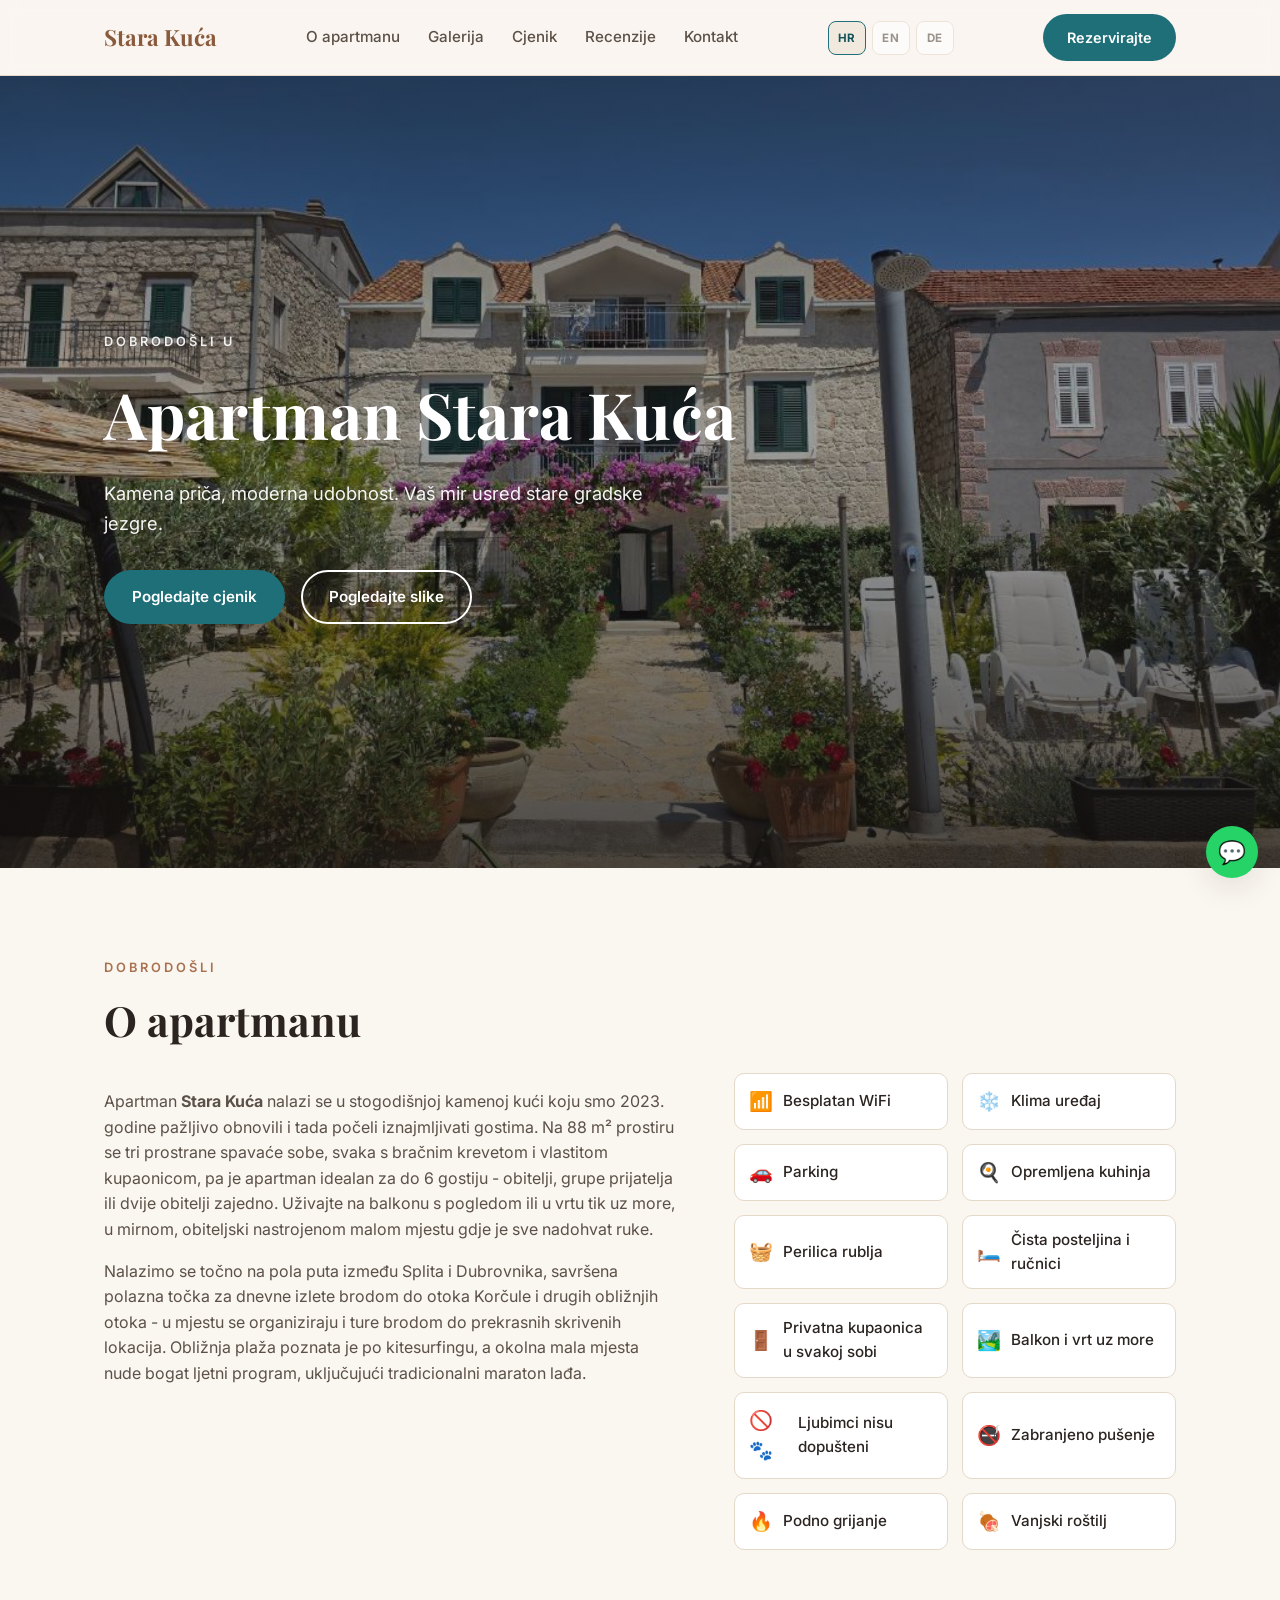
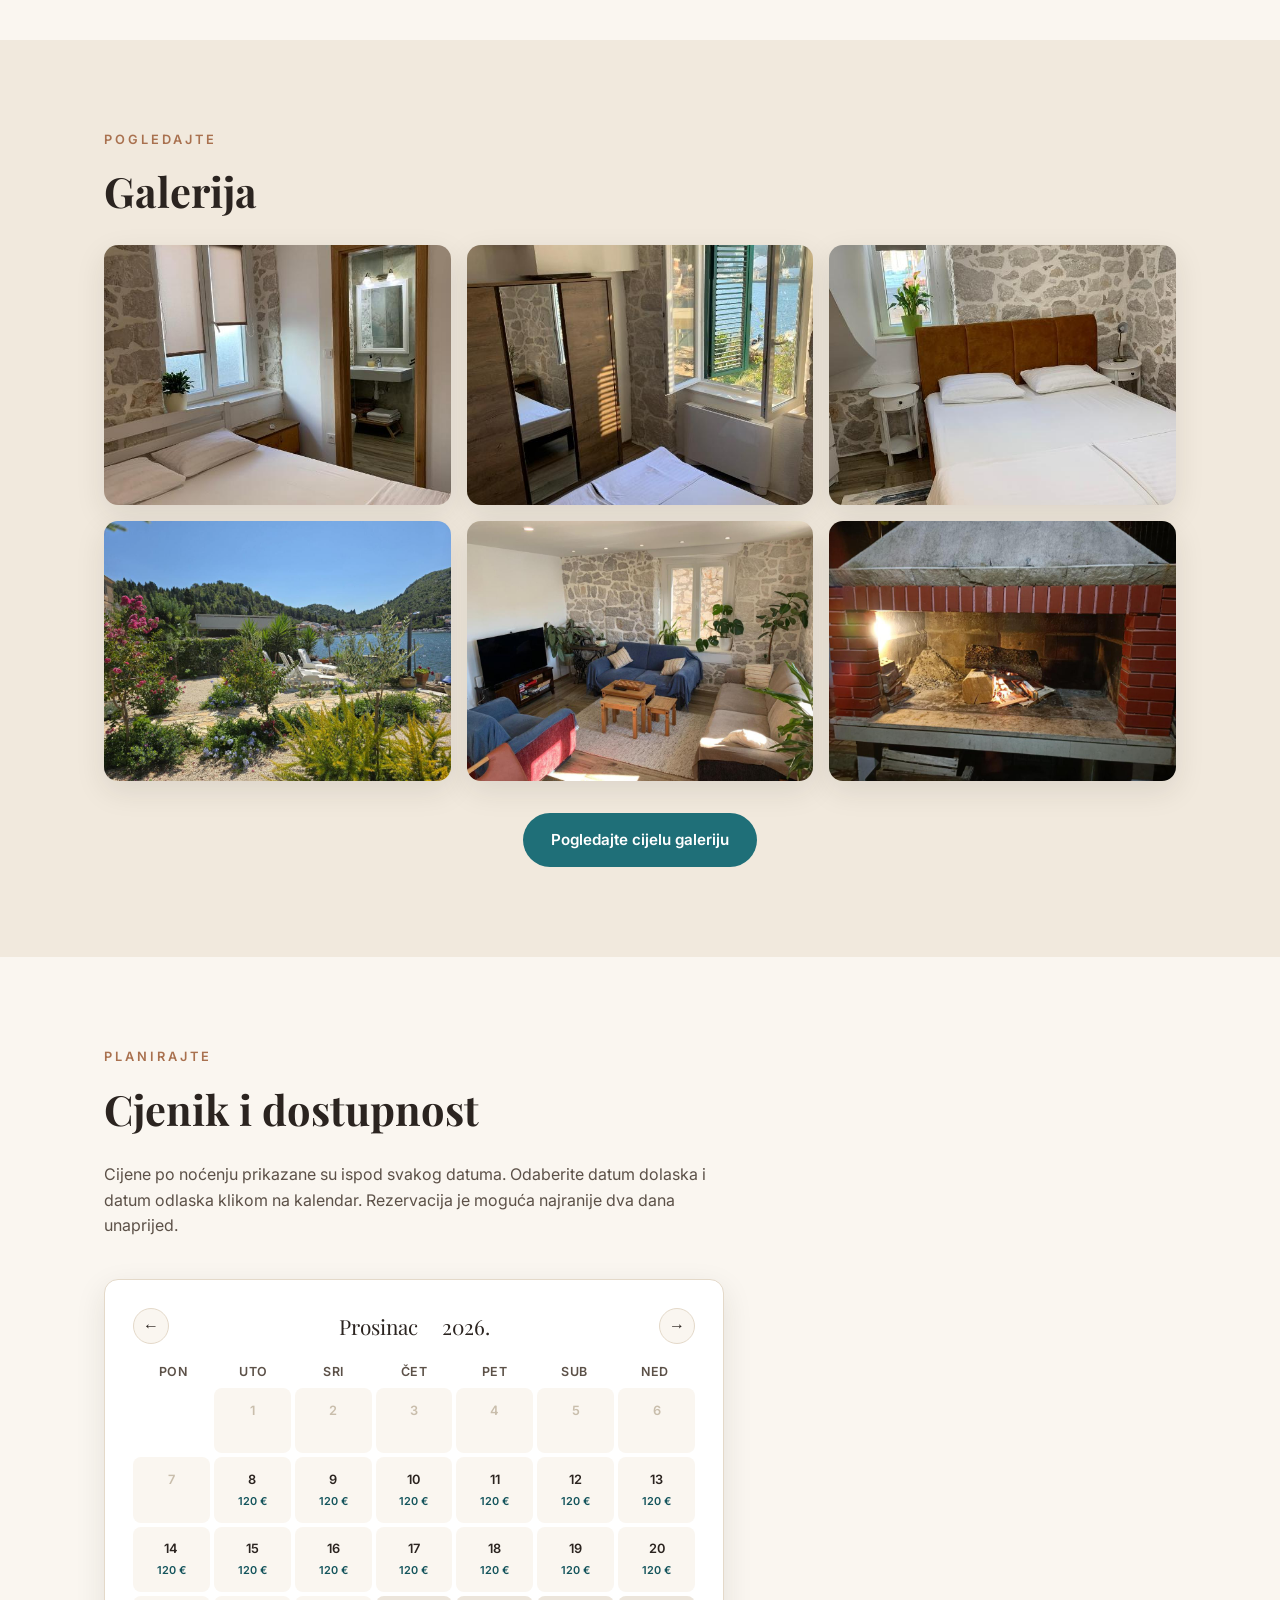
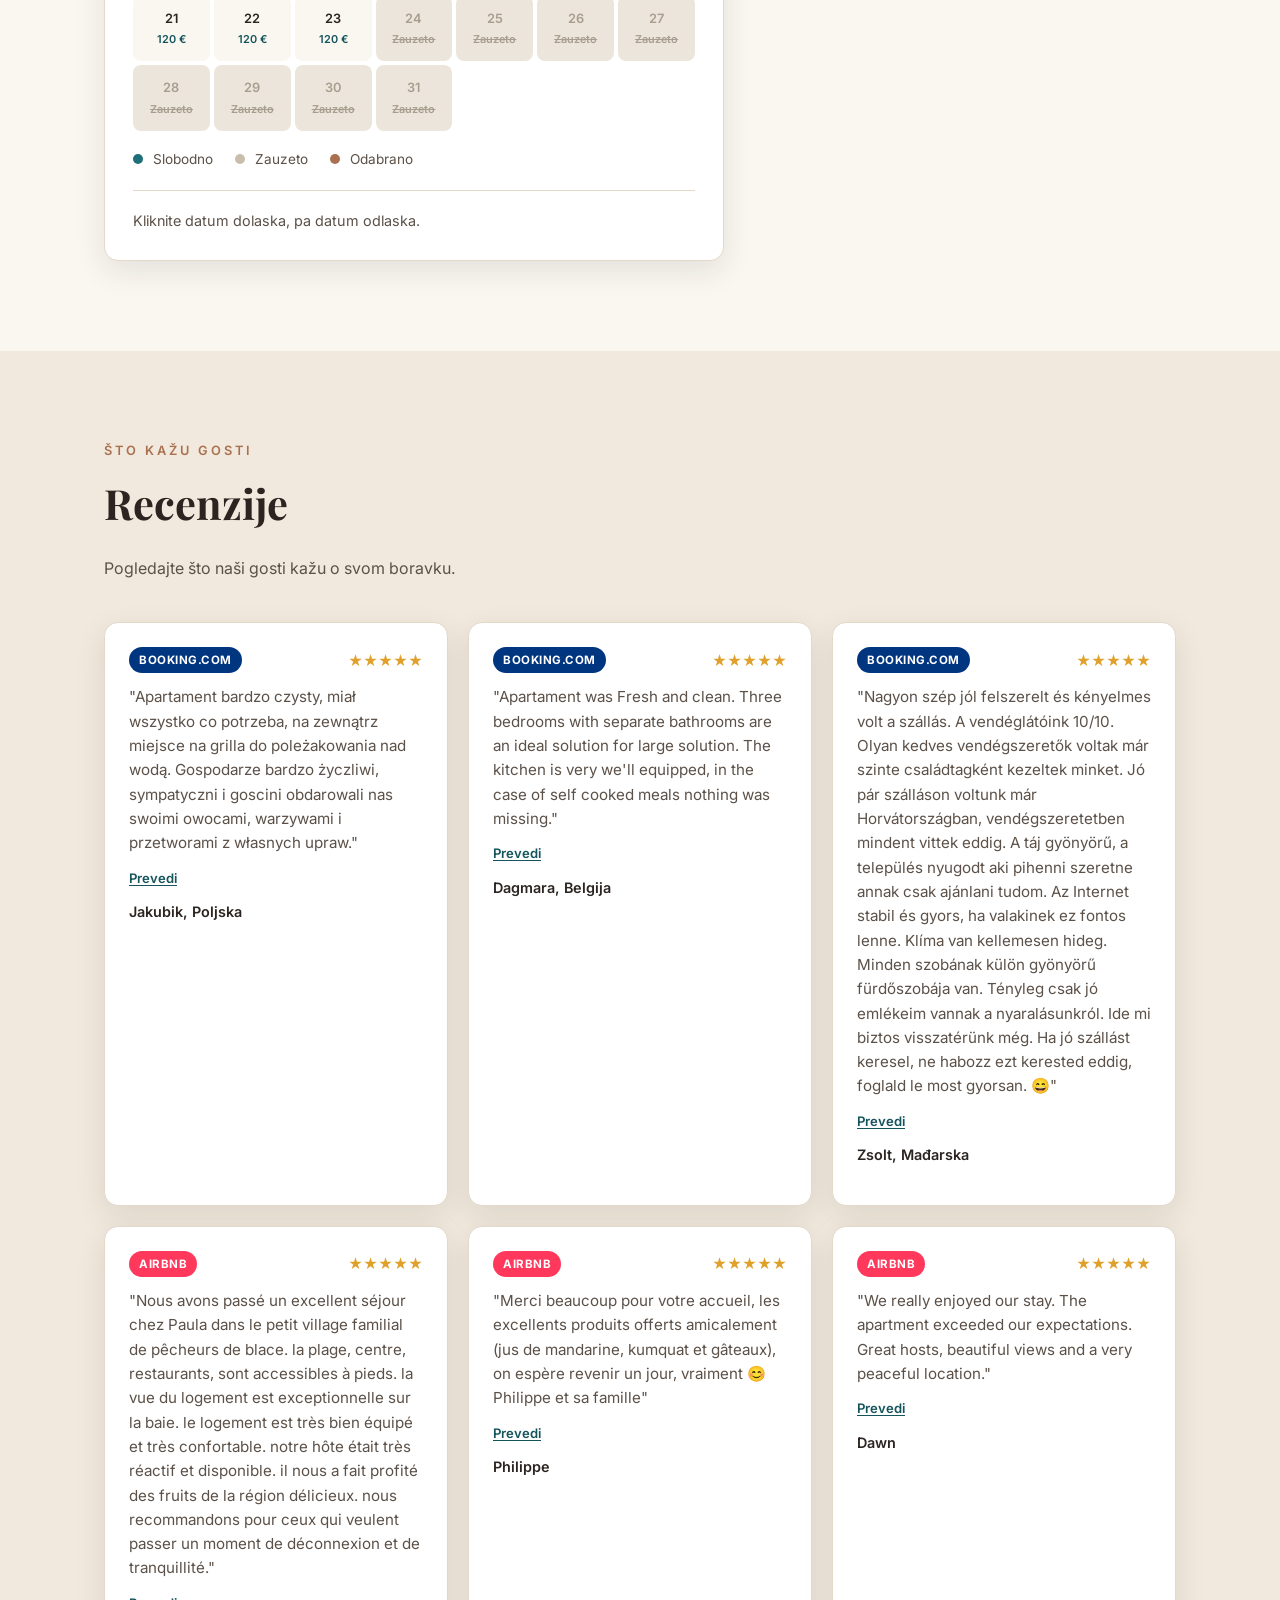
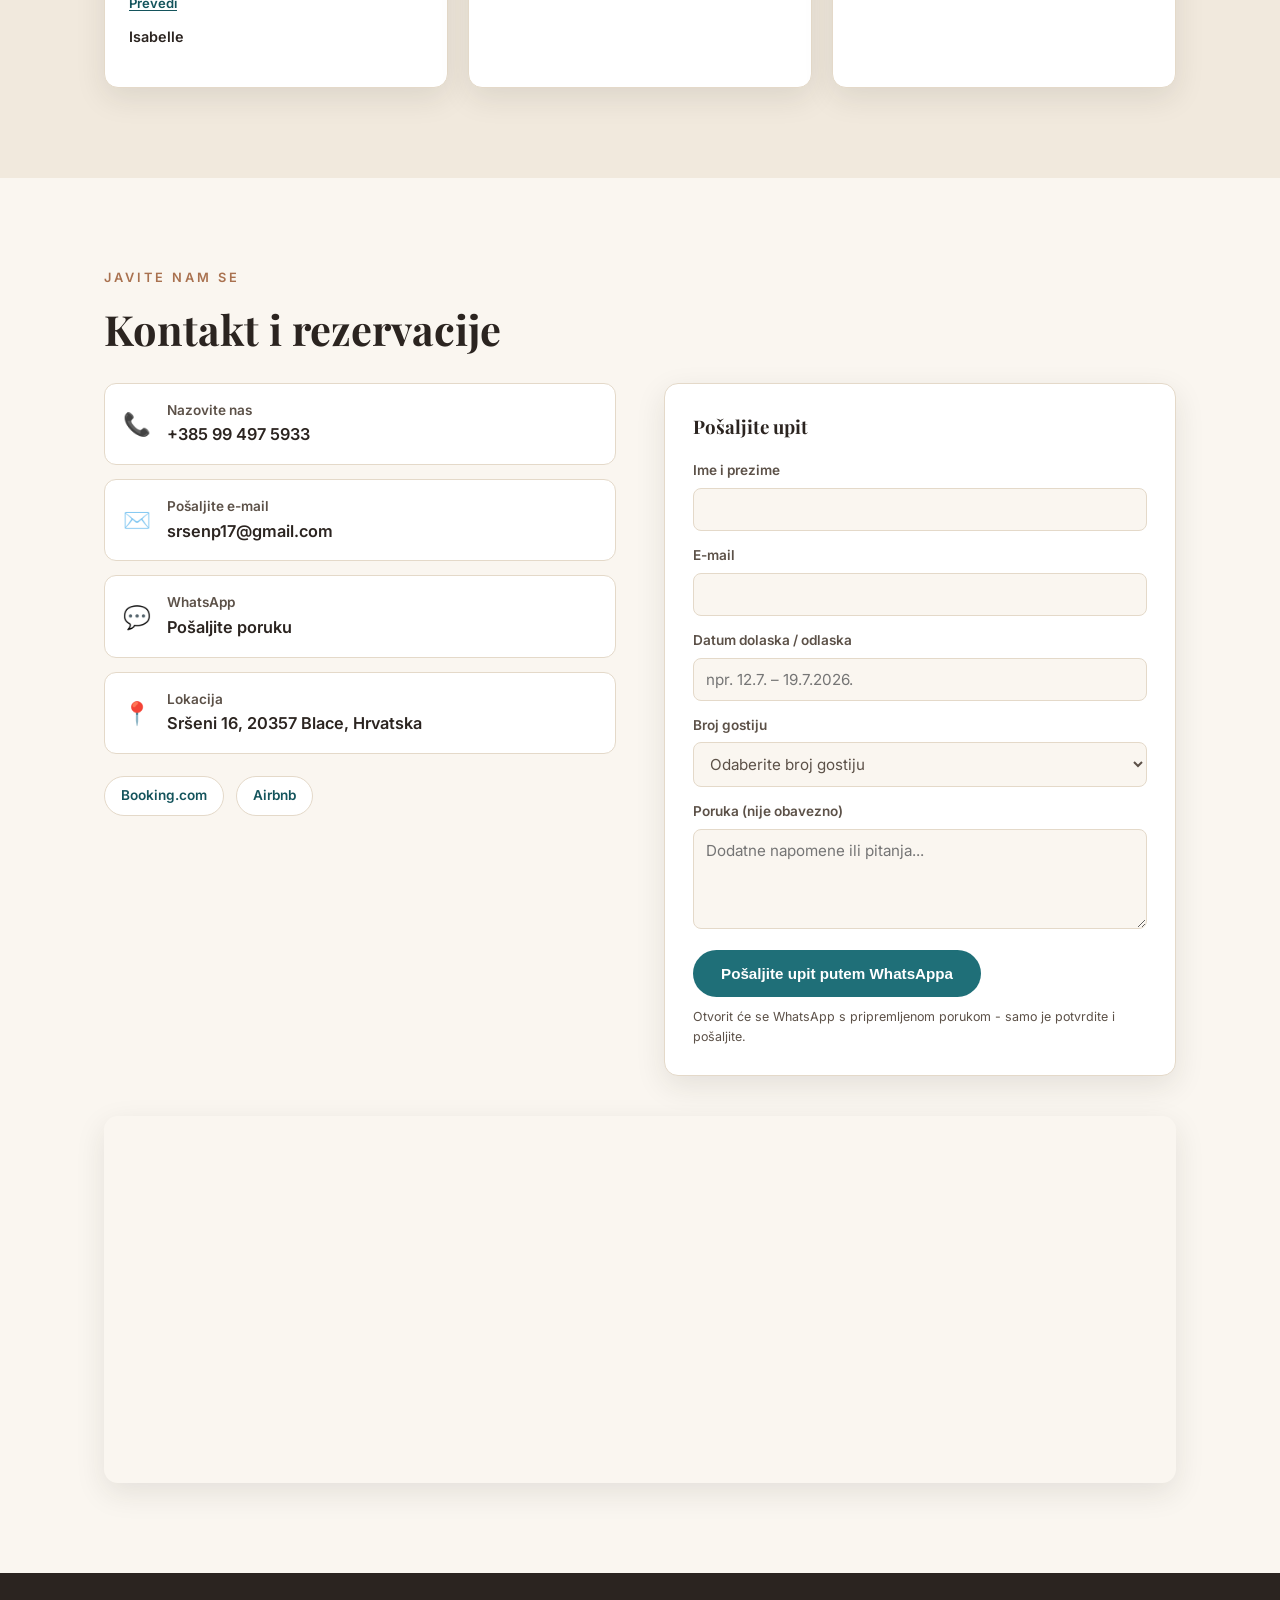
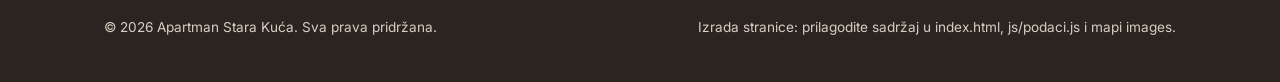
==== index.html @ 8b6c2e68 "Prva verzija stranice - Apartman Stara Kuca" ====
<!DOCTYPE html>
<html lang="hr">
<head>
<meta charset="UTF-8">
<meta name="viewport" content="width=device-width, initial-scale=1.0">
<title data-i18n="title_pocetna">Apartman Stara Kuća</title>
<meta name="description" content="Apartman Stara Kuća – ugodan smještaj za vaš odmor. Pogledajte slike, cijene i recenzije gostiju." data-i18n-content="meta_desc_pocetna">
<link rel="icon" href="images/favicon.svg" type="image/svg+xml">
<link rel="preconnect" href="https://fonts.googleapis.com">
<link rel="preconnect" href="https://fonts.gstatic.com" crossorigin>
<link href="https://fonts.googleapis.com/css2?family=Playfair+Display:wght@600;700&family=Inter:wght@400;500;600&display=swap" rel="stylesheet">
<link rel="stylesheet" href="css/style.css">
</head>
<body>

<header class="site-header" id="vrh">
  <div class="container header-inner">
    <a href="index.html" class="logo">Stara Kuća</a>
    <nav class="main-nav" id="glavniMeni">
      <a href="#o-apartmanu" data-i18n="nav_o_apartmanu">O apartmanu</a>
      <a href="galerija.html" data-i18n="nav_galerija">Galerija</a>
      <a href="#cjenik" data-i18n="nav_cjenik">Cjenik</a>
      <a href="#recenzije" data-i18n="nav_recenzije">Recenzije</a>
      <a href="#kontakt" data-i18n="nav_kontakt">Kontakt</a>
    </nav>
    <div class="jezik-prekidac" role="group" aria-label="Odabir jezika / Language / Sprache"></div>
    <a href="#kontakt" class="btn btn-primary nav-cta" data-i18n="nav_rezervirajte">Rezervirajte</a>
    <button class="hamburger" id="hamburger" data-i18n-aria="aria_izbornik" aria-label="Otvori izbornik" aria-expanded="false">
      <span></span><span></span><span></span>
    </button>
  </div>
</header>

<section class="hero">
  <div class="hero-media">
    <img src="images/NaslovnaSlika.jpg" alt="Apartman Stara Kuća izvana" class="hero-img">
  </div>
  <div class="hero-overlay"></div>
  <div class="container hero-content">
    <p class="eyebrow" data-i18n="hero_eyebrow">Dobrodošli u</p>
    <h1>Apartman Stara Kuća</h1>
    <p class="hero-subtitle" data-i18n="hero_subtitle">Kamena priča, moderna udobnost. Vaš mir usred stare gradske jezgre.</p>
    <div class="hero-actions">
      <a href="#cjenik" class="btn btn-primary" data-i18n="hero_btn_cjenik">Pogledajte cjenik</a>
      <a href="galerija.html" class="btn btn-outline" data-i18n="hero_btn_slike">Pogledajte slike</a>
    </div>
  </div>
</section>

<section class="section" id="o-apartmanu">
  <div class="container">
    <p class="section-eyebrow" data-i18n="about_eyebrow">Dobrodošli</p>
    <h2 class="section-title" data-i18n="about_title">O apartmanu</h2>
    <div class="about-grid">
      <div class="about-text">
        <p data-i18n-html="about_text_1">
          Apartman <strong>Stara Kuća</strong> smješten je u autentičnoj kamenoj kući koja spaja tradicionalni
          izgled i moderan komfor. Idealan je za parove, obitelji i sve koji traže mirno mjesto za odmor,
          a opet blizu svih znamenitosti.
        </p>
        <p data-i18n="about_text_2">
          (Ovo je tekst-primjer – zamijenite ga vlastitim opisom apartmana: lokacija, broj kreveta,
          kvadratura, pogled, blizina plaže/centra i sl.)
        </p>
      </div>
      <ul class="amenities">
        <li><span class="amenity-icon">📶</span> <span data-i18n="amenity_wifi">Besplatan WiFi</span></li>
        <li><span class="amenity-icon">❄️</span> <span data-i18n="amenity_klima">Klima uređaj</span></li>
        <li><span class="amenity-icon">🚗</span> <span data-i18n="amenity_parking">Parking</span></li>
        <li><span class="amenity-icon">🍳</span> <span data-i18n="amenity_kuhinja">Opremljena kuhinja</span></li>
        <li><span class="amenity-icon">🧺</span> <span data-i18n="amenity_perilica">Perilica rublja</span></li>
        <li><span class="amenity-icon">🛏️</span> <span data-i18n="amenity_posteljina">Čista posteljina i ručnici</span></li>
        <li><span class="amenity-icon">🚪</span> <span data-i18n="amenity_kupaonice">Privatna kupaonica u svakoj sobi</span></li>
        <li><span class="amenity-icon">🏞️</span> <span data-i18n="amenity_balkon">Balkon i vrt uz more</span></li>
        <li><span class="amenity-icon">🚫🐾</span> <span data-i18n="amenity_ljubimci">Ljubimci nisu dopušteni</span></li>
        <li><span class="amenity-icon">🚭</span> <span data-i18n="amenity_pusenje">Zabranjeno pušenje</span></li>
        <li><span class="amenity-icon">🔥</span> <span data-i18n="amenity_grijanje">Podno grijanje</span></li>
        <li><span class="amenity-icon">🍖</span> <span data-i18n="amenity_rostilj">Vanjski roštilj</span></li>
      </ul>
    </div>
  </div>
</section>

<section class="section section-alt" id="galerija">
  <div class="container">
    <p class="section-eyebrow" data-i18n="gallery_eyebrow">Pogledajte</p>
    <h2 class="section-title" data-i18n="gallery_title">Galerija</h2>
    <div class="gallery-grid" id="galerijaGrid">
      <button class="gallery-item" data-full="images/Soba1.jpg">
        <img src="images/Soba1.jpg" alt="Soba 1" loading="lazy">
      </button>
      <button class="gallery-item" data-full="images/Soba2.jpg">
        <img src="images/Soba2.jpg" alt="Soba 2" loading="lazy">
      </button>
      <button class="gallery-item" data-full="images/soba3.jpg">
        <img src="images/soba3.jpg" alt="Soba 3" loading="lazy">
      </button>
      <button class="gallery-item" data-full="images/Vrt.jpg">
        <img src="images/Vrt.jpg" alt="Vrt" loading="lazy">
      </button>
      <button class="gallery-item" data-full="images/DnevniBoravak.jpg">
        <img src="images/DnevniBoravak.jpg" alt="Dnevni boravak" loading="lazy">
      </button>
      <button class="gallery-item" data-full="images/VanjskiRostilj.jpg">
        <img src="images/VanjskiRostilj.jpg" alt="Vanjski roštilj" loading="lazy">
      </button>
    </div>
    <div class="gallery-more">
      <a href="galerija.html" class="btn btn-primary" data-i18n="gallery_btn_sve">Pogledajte cijelu galeriju</a>
    </div>
  </div>
</section>

<div class="lightbox" id="lightbox">
  <button class="lightbox-close" id="lightboxClose" data-i18n-aria="aria_zatvori" aria-label="Zatvori">&times;</button>
  <img src="" alt="" id="lightboxImg">
</div>

<section class="section" id="cjenik">
  <div class="container">
    <p class="section-eyebrow" data-i18n="cjenik_eyebrow">Planirajte</p>
    <h2 class="section-title" data-i18n="cjenik_title">Cjenik i dostupnost</h2>
    <p class="section-lead" data-i18n="cjenik_lead">Cijene po noćenju prikazane su ispod svakog datuma. Odaberite datum dolaska i datum odlaska klikom na kalendar. Rezervacija je moguća najranije dva dana unaprijed.</p>

    <div class="calendar-card">
      <div class="calendar-header">
        <button id="mjesecPrije" class="cal-nav" aria-label="Prethodni mjesec">&#8592;</button>
        <h3 class="mjesec-godina-odabir">
          <span class="picker-wrap">
            <button type="button" class="picker-toggle" id="mjesecGumb"></button>
            <div class="picker-dropdown picker-dropdown-months" id="mjesecDropdown"></div>
          </span>
          <span class="picker-wrap">
            <button type="button" class="picker-toggle" id="godinaGumb"></button>
            <div class="picker-dropdown" id="godinaDropdown"></div>
          </span>
        </h3>
        <button id="mjesecPoslije" class="cal-nav" aria-label="Sljedeći mjesec">&#8594;</button>
      </div>
      <div class="calendar-weekdays">
        <span data-i18n="dan_pon">Pon</span><span data-i18n="dan_uto">Uto</span><span data-i18n="dan_sri">Sri</span><span data-i18n="dan_cet">Čet</span><span data-i18n="dan_pet">Pet</span><span data-i18n="dan_sub">Sub</span><span data-i18n="dan_ned">Ned</span>
      </div>
      <div class="calendar-grid" id="kalendarGrid"></div>
      <div class="calendar-legend">
        <span><i class="legend-dot legend-slobodno"></i> <span data-i18n="legend_slobodno">Slobodno</span></span>
        <span><i class="legend-dot legend-zauzeto"></i> <span data-i18n="legend_zauzeto">Zauzeto</span></span>
        <span><i class="legend-dot legend-odabrano"></i> <span data-i18n="legend_odabrano">Odabrano</span></span>
      </div>

      <div class="booking-summary" id="odabirSazetak">
        <p class="booking-hint" id="odabirHint" data-i18n="booking_hint_pocetni">Kliknite datum dolaska, pa datum odlaska.</p>
      </div>
    </div>
  </div>
</section>

<section class="section section-alt" id="recenzije">
  <div class="container">
    <p class="section-eyebrow" data-i18n="reviews_eyebrow">Što kažu gosti</p>
    <h2 class="section-title" data-i18n="reviews_title">Recenzije</h2>
    <p class="section-lead" data-i18n="reviews_lead">Pogledajte što naši gosti kažu o svom boravku.</p>
    <div class="reviews-grid" id="recenzijeGrid"></div>
  </div>
</section>

<section class="section" id="kontakt">
  <div class="container">
    <p class="section-eyebrow" data-i18n="kontakt_eyebrow">Javite nam se</p>
    <h2 class="section-title" data-i18n="kontakt_title">Kontakt i rezervacije</h2>

    <div class="contact-grid">
      <div class="contact-info">
        <a class="contact-row" href="tel:+385994975933">
          <span class="contact-icon">📞</span>
          <span>
            <strong data-i18n="kontakt_poziv_label">Nazovite nas</strong>
            <span class="contact-value">+385 99 497 5933</span>
          </span>
        </a>
        <a class="contact-row" href="mailto:srsenp17@gmail.com">
          <span class="contact-icon">✉️</span>
          <span>
            <strong data-i18n="kontakt_email_label">Pošaljite e-mail</strong>
            <span class="contact-value">srsenp17@gmail.com</span>
          </span>
        </a>
        <a class="contact-row" href="https://wa.me/385994975933" target="_blank" rel="noopener">
          <span class="contact-icon">💬</span>
          <span>
            <strong data-i18n="kontakt_whatsapp_label">WhatsApp</strong>
            <span class="contact-value" data-i18n="kontakt_whatsapp_value">Pošaljite poruku</span>
          </span>
        </a>
        <div class="contact-row contact-row-static">
          <span class="contact-icon">📍</span>
          <span>
            <strong data-i18n="kontakt_lokacija_label">Lokacija</strong>
            <span class="contact-value">Sršeni 16, 20357 Blace, Hrvatska</span>
          </span>
        </div>

        <div class="social-links">
          <a href="https://www.booking.com/hotel/hr/kameni-gust.hr.html?aid=356980&label=gog235jc-10CAsoZUILa2FtZW5pLWd1c3RIEFgDaGWIAQGYATO4ARfIAQzYAQPoAQH4AQGIAgGoAgG4Aons29QGwAIB0gIkYWQ5NTllNWMtMmVjNS00ZjAyLTkyNjYtMTNmNTI0ZWZlODky2AIB4AIB&sid=78cf17a59d98399ced2c5d2852d7436a&dest_id=92565&dest_type=city&dist=0&group_adults=2&group_children=0&hapos=1&hpos=1&no_rooms=1&req_adults=2&req_children=0&room1=A%2CA&sb_price_type=total&sr_order=popularity&srepoch=1788278290&srpvid=7b427045e2c215de&type=total&ucfs=1&" target="_blank" rel="noopener" aria-label="Booking.com oglas">Booking.com</a>
          <a href="https://hr.airbnb.com/rooms/809250108932211108?source_impression_id=p3_1788278742_P3YRjeDBrQog_24U" target="_blank" rel="noopener" aria-label="Airbnb oglas">Airbnb</a>
        </div>
      </div>

      <form class="contact-form" id="upitForma">
        <h3 data-i18n="form_title">Pošaljite upit</h3>

        <div class="form-success" id="upitPotvrda" hidden>
          <p class="form-success-title" data-i18n="form_success_title">Upit je pripremljen!</p>
          <p data-i18n="form_success_text">Poslat će se domaćinu čim potvrdite slanje u WhatsAppu. Javit ćemo vam se u najkraćem roku.</p>
        </div>

        <label>
          <span data-i18n="form_ime_label">Ime i prezime</span>
          <input type="text" name="ime" required>
        </label>
        <label>
          <span data-i18n="form_email_label">E-mail</span>
          <input type="email" name="email" required>
        </label>
        <label>
          <span data-i18n="form_datumi_label">Datum dolaska / odlaska</span>
          <input type="text" name="datumi" data-i18n-placeholder="form_datumi_placeholder" placeholder="npr. 12.7. – 19.7.2026." required>
        </label>
        <label>
          <span data-i18n="form_gosti_label">Broj gostiju</span>
          <select name="gosti" required>
            <option value="" disabled selected data-i18n="form_gosti_placeholder">Odaberite broj gostiju</option>
            <option value="6">6</option>
            <option value="5">5</option>
            <option value="4">4</option>
            <option value="3">3</option>
            <option value="2">2</option>
            <option value="1">1</option>
          </select>
        </label>
        <label>
          <span data-i18n="form_poruka_label">Poruka (nije obavezno)</span>
          <textarea name="poruka" rows="4" data-i18n-placeholder="form_poruka_placeholder" placeholder="Dodatne napomene ili pitanja..."></textarea>
        </label>
        <button type="submit" class="btn btn-primary" data-i18n="form_submit_btn">Pošaljite upit putem WhatsAppa</button>
        <p class="form-note" data-i18n="form_note">Otvorit će se WhatsApp s pripremljenom porukom - samo je potvrdite i pošaljite.</p>
      </form>
    </div>

    <div class="map-wrap">
      <iframe
        title="Karta lokacije"
        src="https://www.google.com/maps?q=Sr%C5%A1eni+16,+20357+Blace,+Hrvatska&output=embed"
        width="100%" height="360" style="border:0;" loading="lazy"
        referrerpolicy="no-referrer-when-downgrade">
      </iframe>
    </div>
  </div>
</section>

<a href="https://wa.me/385994975933" target="_blank" rel="noopener" class="fab-whatsapp" data-i18n-aria="aria_whatsapp" aria-label="WhatsApp">💬</a>
<button class="fab-top" id="natrag" data-i18n-aria="aria_vrh" aria-label="Povratak na vrh">↑</button>

<footer class="site-footer">
  <div class="container footer-inner">
    <p id="footerPrava"></p>
    <p class="footer-credit" data-i18n="footer_credit_pocetna">Izrada stranice: prilagodite sadržaj u index.html, js/podaci.js i mapi images.</p>
  </div>
</footer>

<script src="js/podaci.js"></script>
<script src="js/prijevodi.js"></script>
<script src="js/zajednicko.js"></script>
<script src="js/main.js"></script>
</body>
</html>
---- css/style.css ----
:root {
  --stone: #a9714f;
  --stone-dark: #8a5a3d;
  --teal: #1f6f78;
  --teal-dark: #14545c;
  --cream: #faf6f0;
  --cream-alt: #f1e9dd;
  --ink: #2b2420;
  --ink-soft: #5c5148;
  --line: #e4d9c9;
  --white: #ffffff;
  --radius: 14px;
  --shadow: 0 10px 30px rgba(43, 36, 32, 0.10);
  --font-display: "Playfair Display", Georgia, serif;
  --font-body: "Inter", -apple-system, BlinkMacSystemFont, "Segoe UI", sans-serif;
}

* { box-sizing: border-box; }
html { scroll-behavior: smooth; }
body {
  margin: 0;
  font-family: var(--font-body);
  color: var(--ink);
  background: var(--cream);
  line-height: 1.6;
}
img { max-width: 100%; display: block; }
a { color: inherit; text-decoration: none; }
.container {
  width: 100%;
  max-width: 1120px;
  margin: 0 auto;
  padding: 0 24px;
}

/* Buttons */
.btn {
  display: inline-flex;
  align-items: center;
  gap: 8px;
  padding: 13px 26px;
  border-radius: 999px;
  font-weight: 600;
  font-size: 0.95rem;
  cursor: pointer;
  border: 2px solid transparent;
  transition: transform .15s ease, box-shadow .15s ease, background .15s ease, color .15s ease;
}
.btn-primary { background: var(--teal); color: var(--white); }
.btn-primary:hover { background: var(--teal-dark); transform: translateY(-2px); box-shadow: var(--shadow); }
.btn-outline { border-color: var(--white); color: var(--white); }
.btn-outline:hover { background: rgba(255,255,255,0.15); transform: translateY(-2px); }

/* Header */
.site-header {
  position: sticky;
  top: 0;
  z-index: 40;
  background: rgba(250, 246, 240, 0.9);
  backdrop-filter: blur(8px);
  border-bottom: 1px solid var(--line);
}
.header-inner {
  display: flex;
  align-items: center;
  justify-content: space-between;
  padding-top: 14px;
  padding-bottom: 14px;
}
.logo {
  font-family: var(--font-display);
  font-size: 1.4rem;
  font-weight: 700;
  color: var(--stone-dark);
}
.main-nav { display: flex; gap: 28px; }
.main-nav a {
  font-weight: 500;
  font-size: 0.95rem;
  color: var(--ink-soft);
  position: relative;
  padding: 4px 0;
}
.main-nav a:hover { color: var(--teal-dark); }
.nav-cta { padding: 10px 22px; font-size: 0.9rem; }
.jezik-prekidac { display: flex; gap: 6px; }
.jezik-gumb {
  width: 38px; height: 34px; border-radius: 8px;
  border: 1px solid var(--line); background: var(--white);
  font-family: var(--font-body); font-size: 0.72rem; font-weight: 700; letter-spacing: 0.5px;
  color: var(--ink-soft);
  cursor: pointer; display: flex; align-items: center; justify-content: center;
  opacity: 0.6; transition: opacity .15s ease, border-color .15s ease, color .15s ease;
}
.jezik-gumb:hover { opacity: 1; }
.jezik-gumb.aktivan { opacity: 1; border-color: var(--teal); color: var(--teal-dark); background: var(--cream-alt); }
.hamburger {
  display: none;
  flex-direction: column;
  gap: 5px;
  background: none;
  border: none;
  cursor: pointer;
  padding: 6px;
}
.hamburger span { width: 24px; height: 2px; background: var(--ink); border-radius: 2px; transition: transform .2s ease, opacity .2s ease; }
.hamburger.open span:nth-child(1) { transform: translateY(7px) rotate(45deg); }
.hamburger.open span:nth-child(2) { opacity: 0; }
.hamburger.open span:nth-child(3) { transform: translateY(-7px) rotate(-45deg); }

/* Hero */
.hero {
  position: relative;
  min-height: 88vh;
  display: flex;
  align-items: center;
  overflow: hidden;
  color: var(--white);
}
.hero-media, .hero-img { position: absolute; inset: 0; width: 100%; height: 100%; object-fit: cover; }
.hero-overlay {
  position: absolute; inset: 0;
  background: linear-gradient(180deg, rgba(20,16,14,.55) 0%, rgba(20,16,14,.35) 45%, rgba(20,16,14,.75) 100%);
}
.hero-content { position: relative; z-index: 2; padding-top: 100px; padding-bottom: 100px; }
.eyebrow { text-transform: uppercase; letter-spacing: 3px; font-size: 0.8rem; font-weight: 600; opacity: 0.9; margin-bottom: 10px; }
.hero h1 { font-family: var(--font-display); font-size: clamp(2.4rem, 6vw, 4rem); margin: 0 0 14px; }
.hero-subtitle { font-size: 1.15rem; max-width: 560px; margin: 0 0 32px; opacity: 0.95; }
.hero-actions { display: flex; gap: 16px; flex-wrap: wrap; }

/* Sections */
.section { padding: 90px 0; }
.section-alt { background: var(--cream-alt); }
.section-eyebrow { text-transform: uppercase; letter-spacing: 3px; font-size: 0.8rem; font-weight: 600; color: var(--stone); margin: 0 0 8px; }
.section-title { font-family: var(--font-display); font-size: clamp(1.8rem, 4vw, 2.6rem); margin: 0 0 20px; }
.section-lead { color: var(--ink-soft); max-width: 640px; margin-bottom: 40px; }

/* About */
.about-grid { display: grid; grid-template-columns: 1.3fr 1fr; gap: 56px; align-items: start; }
.about-text p { color: var(--ink-soft); }
.amenities { list-style: none; margin: 0; padding: 0; display: grid; grid-template-columns: 1fr 1fr; gap: 14px; }
.amenities li {
  display: flex; align-items: center; gap: 10px;
  background: var(--white); border: 1px solid var(--line);
  border-radius: 10px; padding: 12px 14px; font-weight: 500; font-size: 0.95rem;
}
.amenity-icon { font-size: 1.2rem; }

/* Gallery */
.gallery-grid {
  display: grid;
  grid-template-columns: repeat(3, 1fr);
  gap: 16px;
}
.gallery-item {
  border: none; padding: 0; background: none; cursor: pointer;
  border-radius: var(--radius); overflow: hidden; box-shadow: var(--shadow);
  aspect-ratio: 4/3;
}
.gallery-item img { width: 100%; height: 100%; object-fit: cover; transition: transform .3s ease; }
.gallery-item:hover img { transform: scale(1.06); }
.gallery-more { text-align: center; margin-top: 32px; }

/* Puna galerija (galerija.html) */
.gallery-page-header { padding-top: 60px; }
.gallery-filters {
  display: flex; align-items: center; gap: 10px; flex-wrap: wrap; margin-bottom: 32px;
}
.filter-btn {
  border: 1px solid var(--line); background: var(--white); color: var(--ink-soft);
  font-family: var(--font-body); font-weight: 600; font-size: 0.88rem;
  padding: 10px 20px; border-radius: 999px; cursor: pointer;
  transition: background .15s ease, color .15s ease, border-color .15s ease;
}
.filter-btn:hover { border-color: var(--teal); }
.filter-btn.active { background: var(--teal); border-color: var(--teal); color: var(--white); }
.gallery-count { margin-left: auto; font-size: 0.85rem; color: var(--ink-soft); }
.full-gallery-grid {
  grid-template-columns: repeat(auto-fill, minmax(220px, 1fr));
}

.lightbox {
  display: none;
  position: fixed; inset: 0; z-index: 100;
  background: rgba(20,16,14,.92);
  align-items: center; justify-content: center;
  padding: 40px;
}
.lightbox.open { display: flex; }
.lightbox img { max-width: 90vw; max-height: 85vh; border-radius: 8px; }
.lightbox-close {
  position: absolute; top: 20px; right: 28px;
  background: none; border: none; color: var(--white);
  font-size: 2.4rem; cursor: pointer; line-height: 1;
}
.lightbox-arrow {
  position: absolute; top: 50%; transform: translateY(-50%);
  background: rgba(255,255,255,0.1); border: none; color: var(--white);
  width: 52px; height: 52px; border-radius: 50%; font-size: 1.4rem; cursor: pointer;
  transition: background .15s ease;
}
.lightbox-arrow:hover { background: rgba(255,255,255,0.25); }
.lightbox-prev { left: 16px; }
.lightbox-next { right: 16px; }
.lightbox-counter {
  position: absolute; bottom: 20px; left: 50%; transform: translateX(-50%);
  color: rgba(255,255,255,0.85); font-size: 0.85rem; font-weight: 600;
}

/* Calendar */
.calendar-card {
  background: var(--white);
  border: 1px solid var(--line);
  border-radius: var(--radius);
  box-shadow: var(--shadow);
  padding: 28px;
  max-width: 620px;
}
.calendar-header { display: flex; align-items: center; justify-content: space-between; margin-bottom: 18px; }
.mjesec-godina-odabir {
  font-family: var(--font-display); margin: 0; font-size: 1.3rem;
  display: flex; align-items: center; gap: 8px;
}
.picker-wrap { position: relative; }
.picker-toggle {
  font-family: var(--font-display); font-size: 1.3rem; text-transform: capitalize;
  background: none; border: none; cursor: pointer; color: var(--ink);
  padding: 4px 8px; border-radius: 6px; transition: background .15s ease;
}
.picker-toggle:hover, .picker-toggle.active { background: var(--cream-alt); }
.picker-dropdown {
  display: none;
  position: absolute; top: calc(100% + 6px); left: 50%; transform: translateX(-50%);
  background: var(--white); border: 1px solid var(--line); border-radius: 10px;
  box-shadow: var(--shadow); padding: 10px; z-index: 20;
}
.picker-dropdown.open { display: grid; gap: 6px; }
.picker-dropdown-months { grid-template-columns: repeat(3, 1fr); width: 300px; }
.picker-dropdown button {
  border: none; background: none; cursor: pointer; font-size: 0.9rem;
  padding: 10px 12px; border-radius: 6px; color: var(--ink); text-transform: capitalize;
  font-family: var(--font-body); white-space: nowrap; text-align: center;
}
.picker-dropdown button:hover { background: var(--cream-alt); }
.picker-dropdown button.trenutno { background: var(--teal); color: var(--white); }
.cal-nav {
  width: 36px; height: 36px; border-radius: 50%;
  border: 1px solid var(--line); background: var(--cream);
  cursor: pointer; font-size: 1rem; color: var(--ink);
  transition: background .15s ease;
}
.cal-nav:hover { background: var(--cream-alt); }
.calendar-weekdays {
  display: grid; grid-template-columns: repeat(7, 1fr);
  text-align: center; font-size: 0.78rem; font-weight: 600;
  color: var(--ink-soft); text-transform: uppercase; letter-spacing: .5px;
  margin-bottom: 6px;
}
.calendar-grid { display: grid; grid-template-columns: repeat(7, 1fr); gap: 4px; }
.cal-day {
  aspect-ratio: 1/0.85;
  border-radius: 8px;
  display: flex; flex-direction: column; align-items: center; justify-content: center;
  font-size: 0.8rem; gap: 2px;
  background: var(--cream);
}
.cal-day.empty { background: none; }
.cal-day .day-num { font-weight: 600; }
.cal-day .day-price { font-size: 0.68rem; color: var(--teal-dark); font-weight: 600; }
.cal-day.zauzeto { background: #ece5db; color: #a89e8f; }
.cal-day.zauzeto .day-price { color: #a89e8f; text-decoration: line-through; }
.cal-day.slobodno { cursor: pointer; }
.cal-day.slobodno:hover { background: var(--cream-alt); }
.cal-day.prosli { color: #c9beac; cursor: default; }
.cal-day.prosli .day-price { visibility: hidden; }
.cal-day.prosli:hover { background: var(--cream); }
.cal-day.u-rasponu { background: var(--cream-alt); }
.cal-day.pocetak, .cal-day.kraj {
  background: var(--teal); color: var(--white);
}
.cal-day.pocetak .day-price, .cal-day.kraj .day-price { color: rgba(255,255,255,0.85); }
.calendar-legend { display: flex; gap: 22px; margin-top: 18px; font-size: 0.85rem; color: var(--ink-soft); flex-wrap: wrap; }
.legend-dot { display: inline-block; width: 10px; height: 10px; border-radius: 50%; margin-right: 6px; }
.legend-slobodno { background: var(--teal); }
.legend-zauzeto { background: #c9beac; }
.legend-odabrano { background: var(--stone); }

/* Sažetak odabranog boravka */
.booking-summary {
  margin-top: 20px; padding-top: 18px; border-top: 1px solid var(--line);
}
.booking-hint { color: var(--ink-soft); font-size: 0.9rem; margin: 0; }
.booking-warning {
  background: #fbeaea; color: #9a3b3b; border: 1px solid #f2c9c9;
  border-radius: 8px; padding: 12px 14px; font-size: 0.88rem; margin: 0;
}
.booking-ok {
  background: var(--cream-alt); border-radius: 10px; padding: 16px;
  display: flex; flex-wrap: wrap; align-items: center; justify-content: space-between; gap: 12px;
}
.booking-ok-dates { font-weight: 600; }
.booking-ok-total { color: var(--teal-dark); font-weight: 700; }
.booking-ok .btn { font-size: 0.85rem; padding: 10px 20px; }

/* Reviews */
.reviews-grid { display: grid; grid-template-columns: repeat(3, 1fr); gap: 20px; }
.review-card {
  background: var(--white); border: 1px solid var(--line);
  border-radius: var(--radius); padding: 24px; box-shadow: var(--shadow);
}
.review-top { display: flex; align-items: center; justify-content: space-between; margin-bottom: 12px; }
.review-source {
  font-size: 0.72rem; font-weight: 700; text-transform: uppercase; letter-spacing: .5px;
  padding: 4px 10px; border-radius: 999px; color: var(--white);
}
.source-booking { background: #003580; }
.source-airbnb { background: #ff385c; }
.review-stars { color: #e0a12c; font-size: 0.9rem; }
.review-text { color: var(--ink-soft); font-size: 0.95rem; margin: 0 0 14px; }
.review-translate-btn {
  display: block; border: none; background: none; cursor: pointer; padding: 0;
  font-family: var(--font-body); font-size: 0.82rem; font-weight: 600; color: var(--teal-dark);
  margin: 0 0 14px; text-decoration: underline; text-underline-offset: 2px;
}
.review-translate-btn:hover { color: var(--teal); }
.review-author { font-weight: 600; font-size: 0.9rem; }

/* Contact */
.contact-grid { display: grid; grid-template-columns: 1fr 1fr; gap: 48px; margin-bottom: 40px; }
.contact-info { display: flex; flex-direction: column; gap: 14px; }
.contact-row {
  display: flex; align-items: center; gap: 16px;
  background: var(--white); border: 1px solid var(--line);
  border-radius: 12px; padding: 16px 18px;
  transition: box-shadow .15s ease, transform .15s ease;
}
.contact-row:not(.contact-row-static):hover { box-shadow: var(--shadow); transform: translateY(-2px); }
.contact-icon { font-size: 1.4rem; }
.contact-row strong { display: block; font-size: 0.85rem; color: var(--ink-soft); font-weight: 600; }
.contact-value { font-size: 1.02rem; font-weight: 600; }
.social-links { display: flex; gap: 12px; flex-wrap: wrap; margin-top: 8px; }
.social-links a {
  font-size: 0.85rem; font-weight: 600; color: var(--teal-dark);
  border: 1px solid var(--line); padding: 8px 16px; border-radius: 999px;
  background: var(--white);
}
.social-links a:hover { background: var(--cream-alt); }

.contact-form {
  background: var(--white); border: 1px solid var(--line);
  border-radius: var(--radius); padding: 28px; box-shadow: var(--shadow);
}
.contact-form h3 { font-family: var(--font-display); margin-top: 0; }
.contact-form label { display: block; font-size: 0.85rem; font-weight: 600; margin-bottom: 14px; color: var(--ink-soft); }
.contact-form input, .contact-form textarea, .contact-form select {
  width: 100%; margin-top: 6px; padding: 11px 12px;
  border: 1px solid var(--line); border-radius: 8px;
  font-family: var(--font-body); font-size: 0.95rem; color: var(--ink);
  background: var(--cream);
}
.contact-form select { cursor: pointer; }
.contact-form select:invalid { color: var(--ink-soft); }
.contact-form input:focus, .contact-form textarea:focus, .contact-form select:focus { outline: 2px solid var(--teal); outline-offset: 1px; }
.form-note { font-size: 0.78rem; color: var(--ink-soft); margin: 10px 0 0; }
.form-success {
  background: var(--cream-alt); border-radius: 10px; padding: 14px 16px; margin-bottom: 18px;
}
.form-success-title { font-weight: 700; color: var(--teal-dark); margin: 0 0 4px; }
.form-success p { margin: 0 0 4px; font-size: 0.9rem; color: var(--ink-soft); }
.form-success p:last-child { margin-bottom: 0; }

.map-wrap { border-radius: var(--radius); overflow: hidden; box-shadow: var(--shadow); }

/* Floating buttons */
.fab-whatsapp, .fab-top {
  position: fixed; right: 22px; z-index: 30;
  width: 52px; height: 52px; border-radius: 50%;
  display: flex; align-items: center; justify-content: center;
  font-size: 1.4rem; box-shadow: var(--shadow);
  border: none; cursor: pointer;
}
.fab-whatsapp { bottom: 22px; background: #25D366; color: var(--white); }
.fab-top {
  bottom: 86px; background: var(--white); color: var(--ink);
  border: 1px solid var(--line);
  opacity: 0; pointer-events: none; transition: opacity .2s ease;
}
.fab-top.visible { opacity: 1; pointer-events: auto; }

/* Footer */
.site-footer { background: var(--ink); color: #d8cfc4; padding: 30px 0; }
.footer-inner { display: flex; justify-content: space-between; flex-wrap: wrap; gap: 8px; font-size: 0.85rem; }
.footer-credit code { background: rgba(255,255,255,.08); padding: 2px 6px; border-radius: 4px; }

/* Responsive */
@media (max-width: 860px) {
  .about-grid, .contact-grid { grid-template-columns: 1fr; }
  .reviews-grid { grid-template-columns: 1fr 1fr; }
  .gallery-grid { grid-template-columns: repeat(2, 1fr); }
}
@media (max-width: 640px) {
  .main-nav, .nav-cta { display: none; }
  .hamburger { display: flex; }
  .main-nav.open {
    display: flex; flex-direction: column; gap: 0;
    position: absolute; top: 100%; left: 0; right: 0;
    background: var(--cream); border-bottom: 1px solid var(--line);
    padding: 8px 24px 18px;
  }
  .main-nav.open a { padding: 12px 0; border-bottom: 1px solid var(--line); }
  .reviews-grid { grid-template-columns: 1fr; }
  .amenities { grid-template-columns: 1fr; }
  .gallery-grid { grid-template-columns: 1fr 1fr; }
  .full-gallery-grid { grid-template-columns: 1fr 1fr; }
  .section { padding: 60px 0; }
  .gallery-count { margin-left: 0; width: 100%; }
  .lightbox { padding: 16px; }
  .lightbox-arrow { width: 42px; height: 42px; font-size: 1.1rem; }
  .lightbox-prev { left: 4px; }
  .lightbox-next { right: 4px; }
  .jezik-gumb { width: 34px; height: 30px; font-size: 0.66rem; }
}
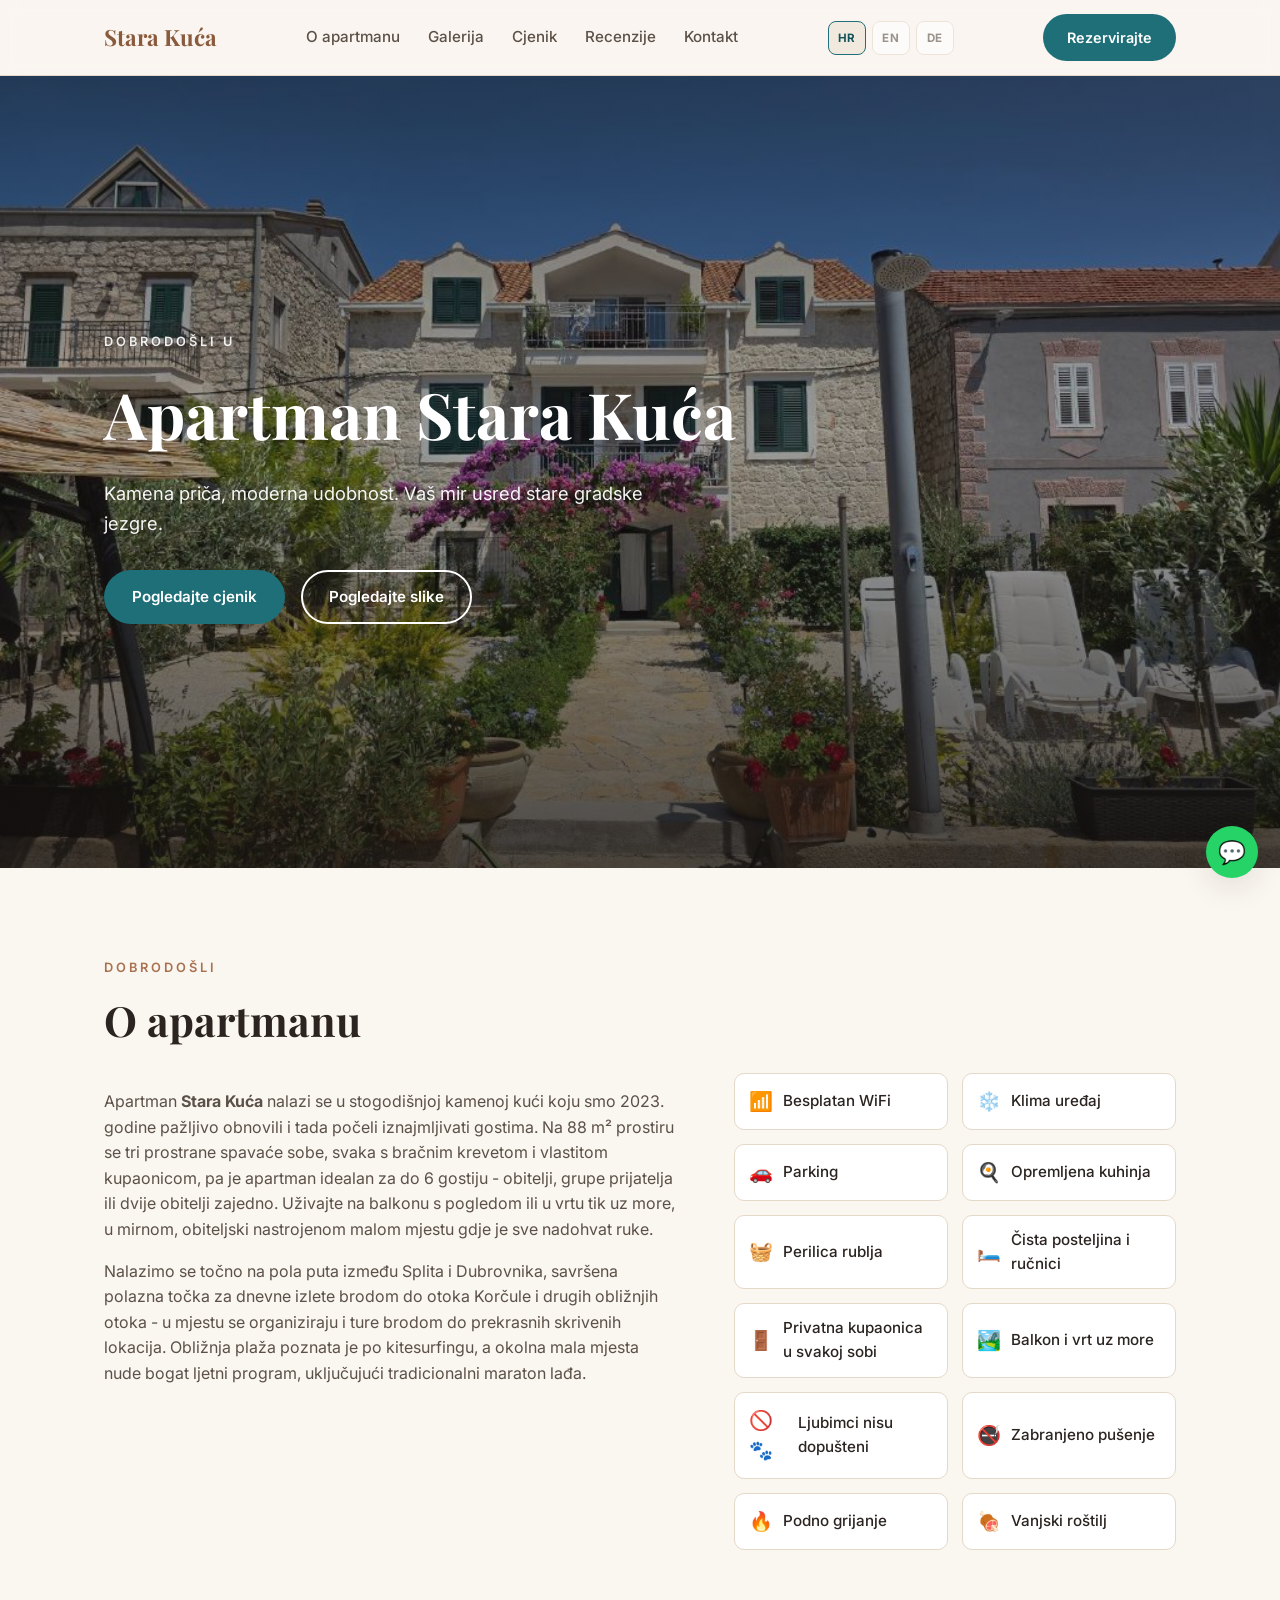
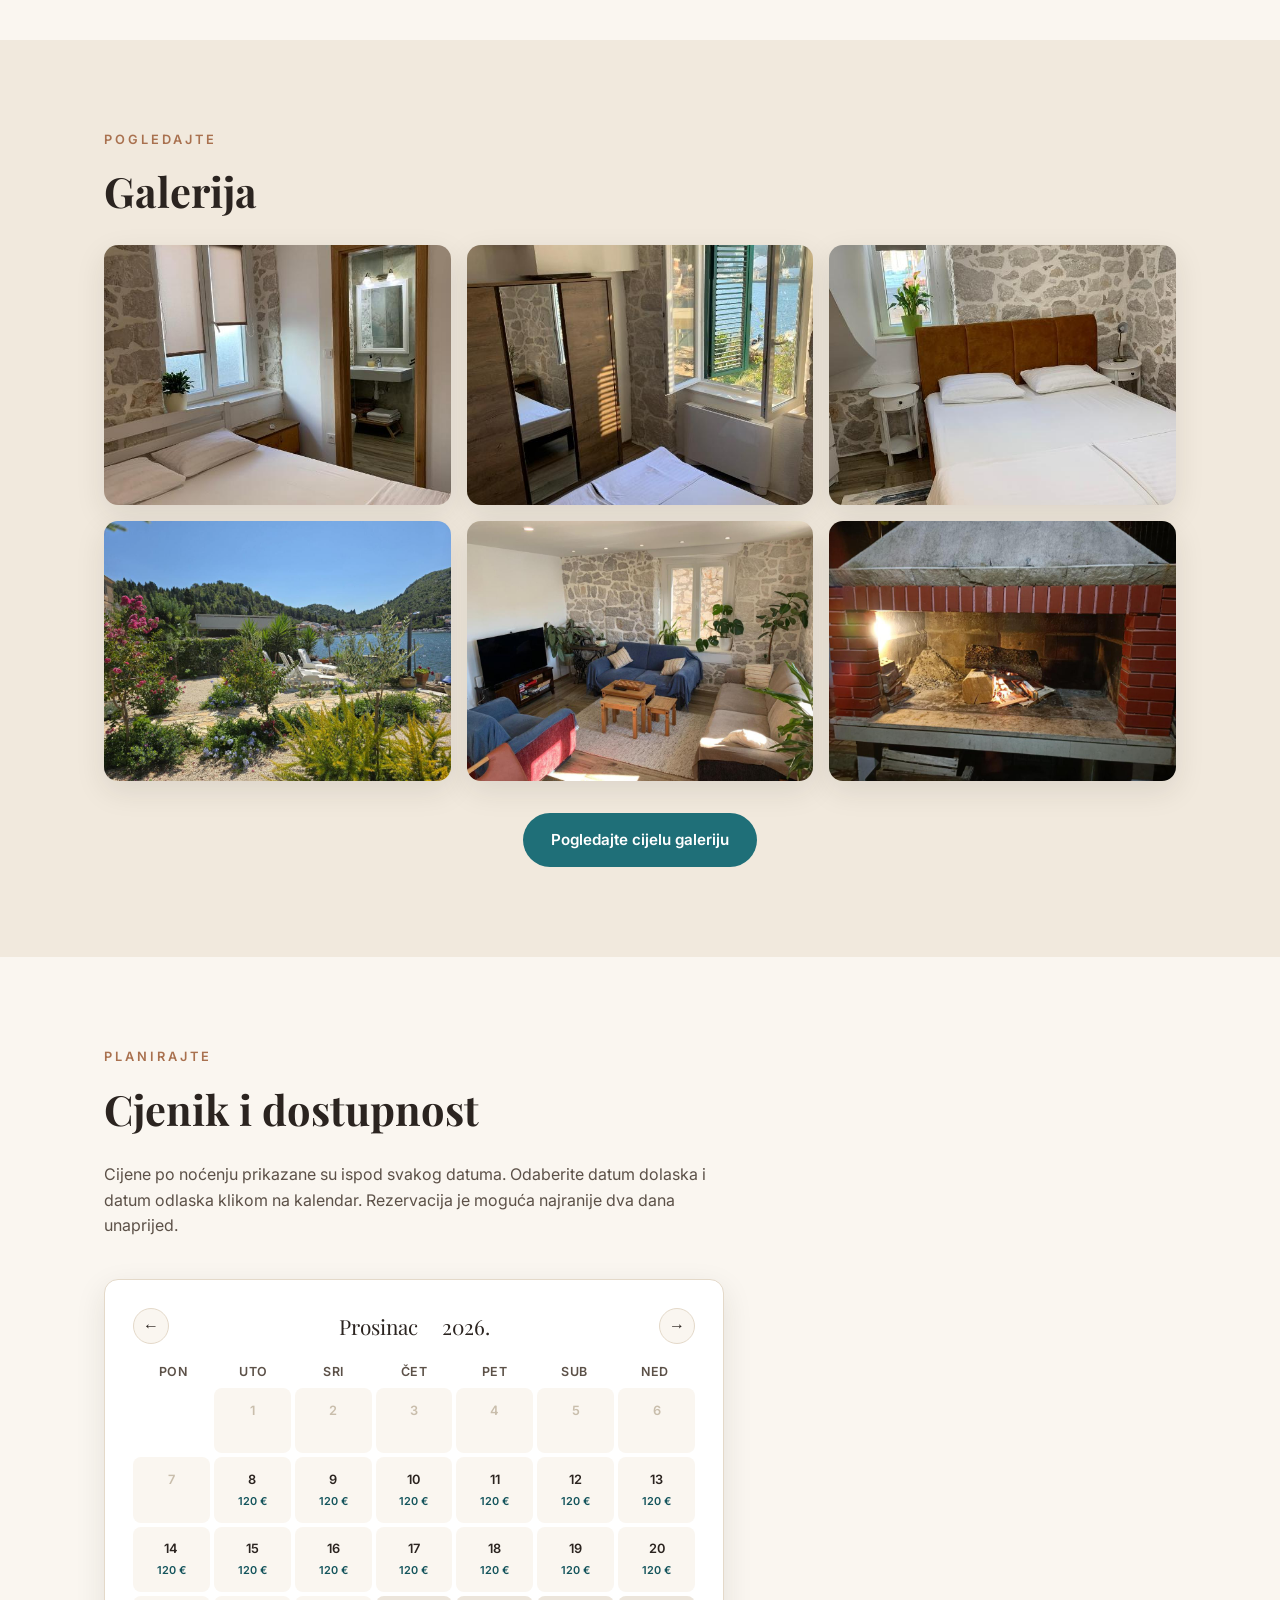
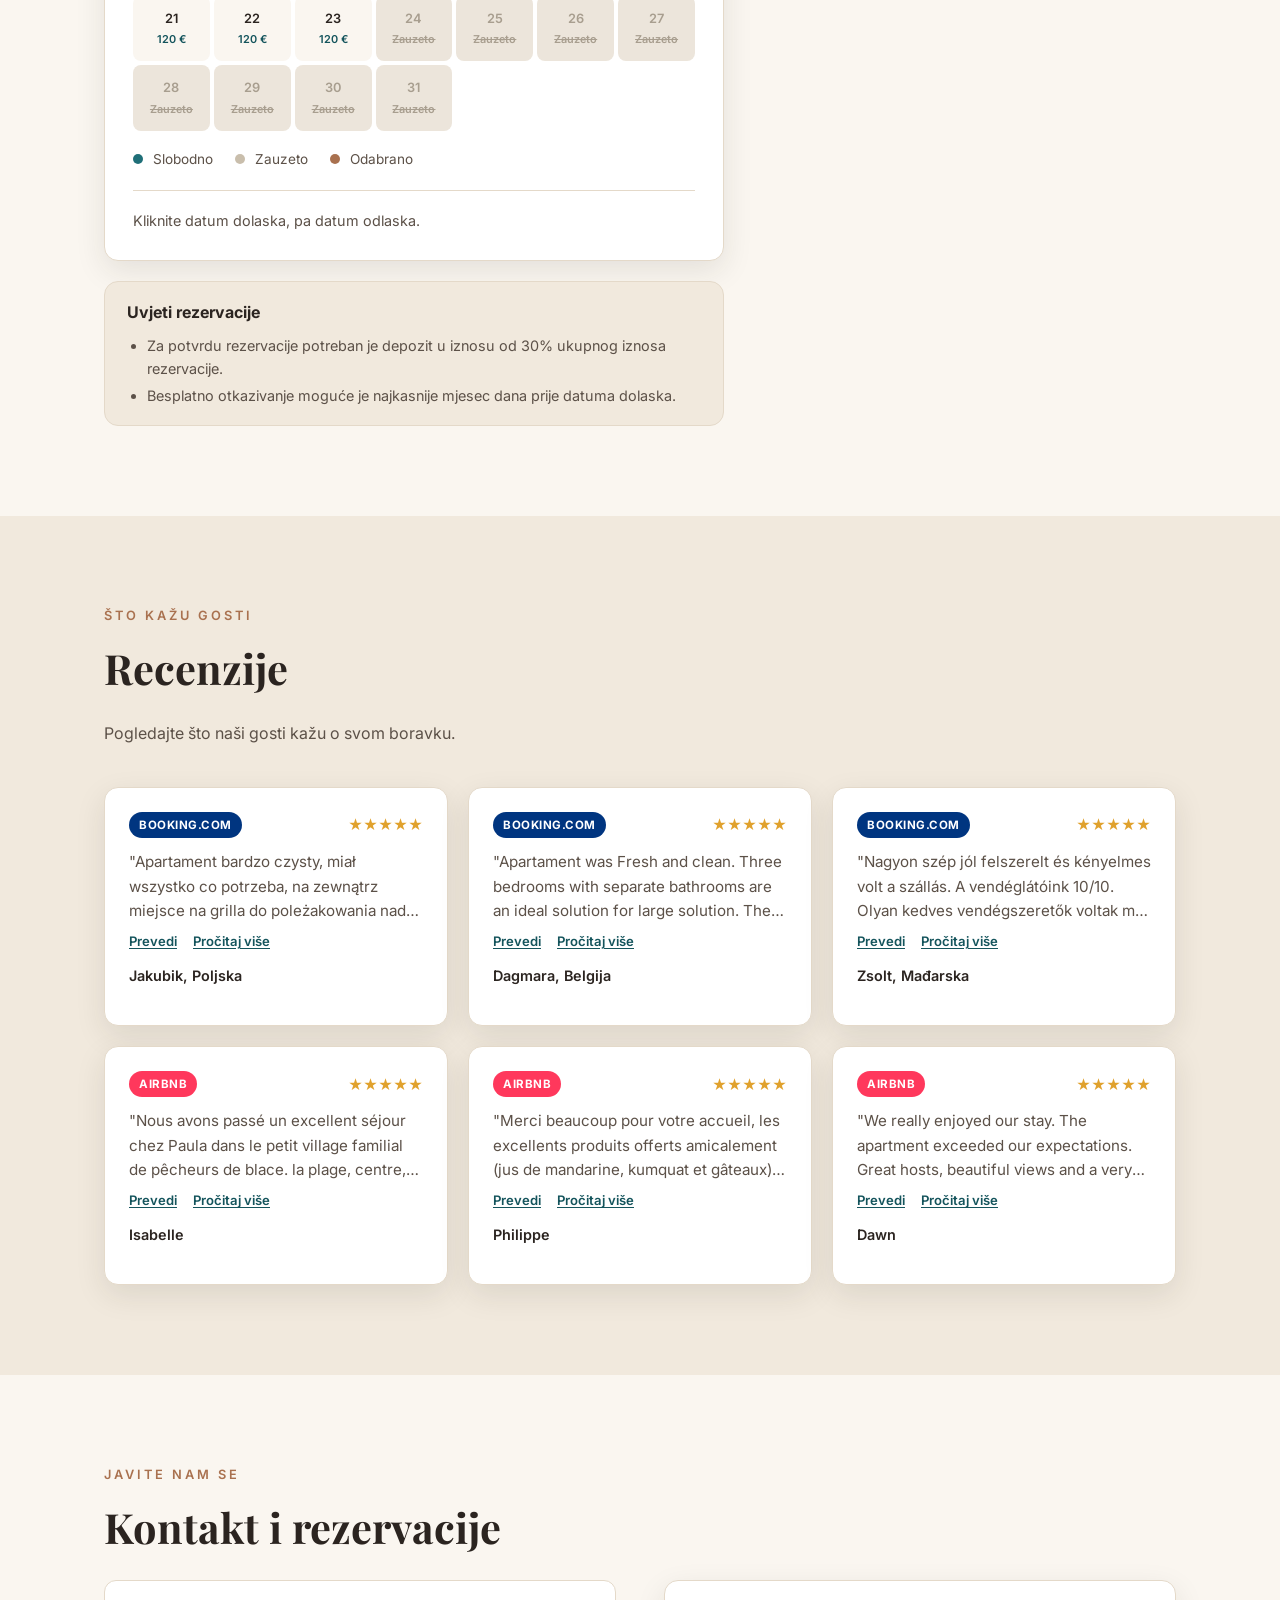
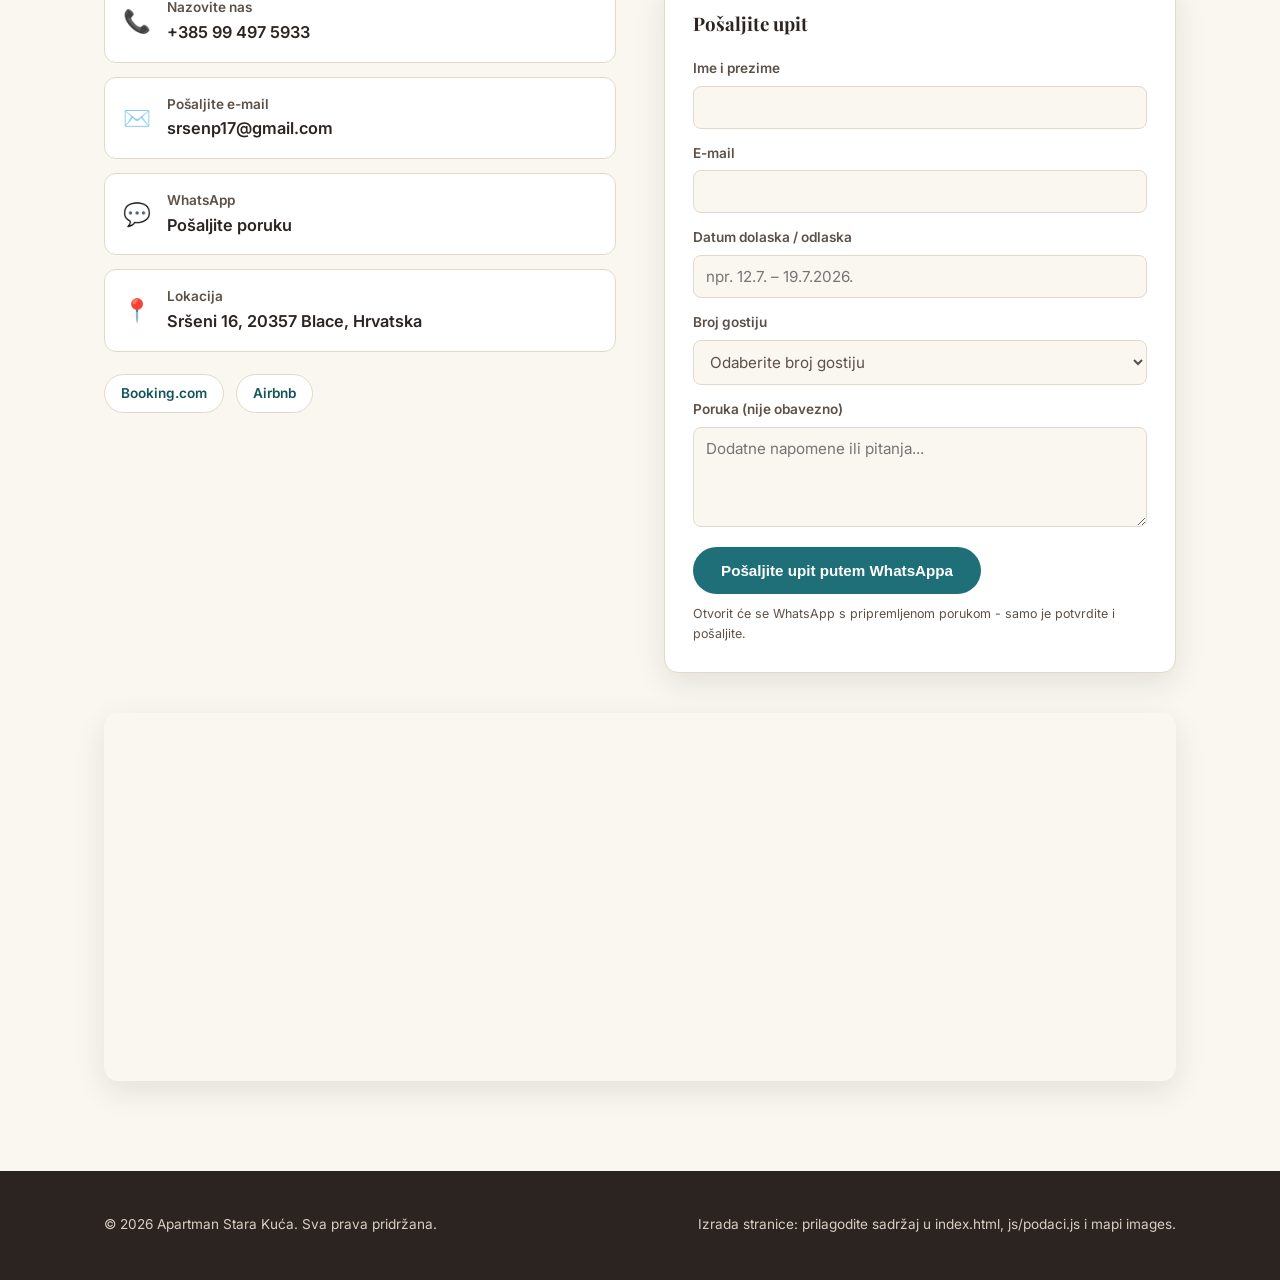
==== commit 1f4a16de: "Dodani uvjeti rezervacije, skracene recenzije s procitaj vise, i mobilna traka brzih radnji" ====
--- a/index.html
+++ b/index.html
@@ -151,6 +151,14 @@
         <p class="booking-hint" id="odabirHint" data-i18n="booking_hint_pocetni">Kliknite datum dolaska, pa datum odlaska.</p>
       </div>
     </div>
+
+    <div class="policy-box">
+      <p class="policy-title" data-i18n="policy_title">Uvjeti rezervacije</p>
+      <ul>
+        <li data-i18n="policy_depozit">Za potvrdu rezervacije potreban je depozit u iznosu od 30% ukupnog iznosa rezervacije.</li>
+        <li data-i18n="policy_otkazivanje">Besplatno otkazivanje moguće je najkasnije mjesec dana prije datuma dolaska.</li>
+      </ul>
+    </div>
   </div>
 </section>
 
@@ -260,6 +268,21 @@
 <a href="https://wa.me/385994975933" target="_blank" rel="noopener" class="fab-whatsapp" data-i18n-aria="aria_whatsapp" aria-label="WhatsApp">💬</a>
 <button class="fab-top" id="natrag" data-i18n-aria="aria_vrh" aria-label="Povratak na vrh">↑</button>
 
+<nav class="mobile-actionbar" aria-label="Brze radnje">
+  <a href="tel:+385994975933" class="mobile-actionbar-item">
+    <span class="mobile-actionbar-icon">📞</span>
+    <span data-i18n="mob_poziv">Poziv</span>
+  </a>
+  <a href="https://wa.me/385994975933" target="_blank" rel="noopener" class="mobile-actionbar-item">
+    <span class="mobile-actionbar-icon">💬</span>
+    <span>WhatsApp</span>
+  </a>
+  <a href="#cjenik" class="mobile-actionbar-item mobile-actionbar-primary">
+    <span class="mobile-actionbar-icon">📅</span>
+    <span data-i18n="nav_rezervirajte">Rezervirajte</span>
+  </a>
+</nav>
+
 <footer class="site-footer">
   <div class="container footer-inner">
     <p id="footerPrava"></p>
--- a/css/style.css
+++ b/css/style.css
@@ -316,14 +316,28 @@
 .source-booking { background: #003580; }
 .source-airbnb { background: #ff385c; }
 .review-stars { color: #e0a12c; font-size: 0.9rem; }
-.review-text { color: var(--ink-soft); font-size: 0.95rem; margin: 0 0 14px; }
-.review-translate-btn {
-  display: block; border: none; background: none; cursor: pointer; padding: 0;
+.review-text { color: var(--ink-soft); font-size: 0.95rem; margin: 0 0 10px; }
+.review-text.klamano {
+  display: -webkit-box; -webkit-line-clamp: 3; -webkit-box-orient: vertical; overflow: hidden;
+}
+.review-actions { display: flex; gap: 16px; flex-wrap: wrap; margin: 0 0 14px; }
+.review-action-btn {
+  display: inline-block; border: none; background: none; cursor: pointer; padding: 0;
   font-family: var(--font-body); font-size: 0.82rem; font-weight: 600; color: var(--teal-dark);
-  margin: 0 0 14px; text-decoration: underline; text-underline-offset: 2px;
-}
-.review-translate-btn:hover { color: var(--teal); }
+  text-decoration: underline; text-underline-offset: 2px;
+}
+.review-action-btn:hover { color: var(--teal); }
 .review-author { font-weight: 600; font-size: 0.9rem; }
+
+/* Uvjeti rezervacije */
+.policy-box {
+  max-width: 620px; margin-top: 20px; padding: 18px 22px;
+  background: var(--cream-alt); border-radius: var(--radius); border: 1px solid var(--line);
+}
+.policy-title { font-weight: 700; margin: 0 0 8px; color: var(--ink); }
+.policy-box ul { margin: 0; padding-left: 20px; color: var(--ink-soft); font-size: 0.9rem; }
+.policy-box li { margin-bottom: 4px; }
+.policy-box li:last-child { margin-bottom: 0; }
 
 /* Contact */
 .contact-grid { display: grid; grid-template-columns: 1fr 1fr; gap: 48px; margin-bottom: 40px; }
@@ -387,6 +401,9 @@
 }
 .fab-top.visible { opacity: 1; pointer-events: auto; }
 
+/* Traka brzih radnji za mobitel (poziv / WhatsApp / rezervacija) */
+.mobile-actionbar { display: none; }
+
 /* Footer */
 .site-footer { background: var(--ink); color: #d8cfc4; padding: 30px 0; }
 .footer-inner { display: flex; justify-content: space-between; flex-wrap: wrap; gap: 8px; font-size: 0.85rem; }
@@ -398,7 +415,9 @@
   .reviews-grid { grid-template-columns: 1fr 1fr; }
   .gallery-grid { grid-template-columns: repeat(2, 1fr); }
 }
-@media (max-width: 640px) {
+/* Izbornik u zaglavlju (nav + gumb Rezervirajte) prelazi na hamburger ranije nego ostatak stranice,
+   jer uz jezične gumbe (HR/EN/DE) inače ne stane na srednje širokim prozorima/prijenosnicima. */
+@media (max-width: 960px) {
   .main-nav, .nav-cta { display: none; }
   .hamburger { display: flex; }
   .main-nav.open {
@@ -408,15 +427,44 @@
     padding: 8px 24px 18px;
   }
   .main-nav.open a { padding: 12px 0; border-bottom: 1px solid var(--line); }
+}
+@media (max-width: 640px) {
   .reviews-grid { grid-template-columns: 1fr; }
   .amenities { grid-template-columns: 1fr; }
   .gallery-grid { grid-template-columns: 1fr 1fr; }
   .full-gallery-grid { grid-template-columns: 1fr 1fr; }
-  .section { padding: 60px 0; }
+  .section { padding: 44px 0; }
   .gallery-count { margin-left: 0; width: 100%; }
   .lightbox { padding: 16px; }
   .lightbox-arrow { width: 42px; height: 42px; font-size: 1.1rem; }
   .lightbox-prev { left: 4px; }
   .lightbox-next { right: 4px; }
   .jezik-gumb { width: 34px; height: 30px; font-size: 0.66rem; }
-}
+
+  /* Manji, gušći hero na mobitelu - ne guta cijeli ekran */
+  .hero { min-height: 62vh; }
+  .hero-content { padding-top: 60px; padding-bottom: 60px; }
+  .hero-actions { flex-direction: column; align-items: stretch; }
+  .hero-actions .btn { text-align: center; }
+
+  /* Traka brzih radnji na dnu ekrana zamjenjuje plutajući WhatsApp gumb */
+  body { padding-bottom: 66px; }
+  .fab-whatsapp { display: none; }
+  .fab-top { bottom: 78px; right: 16px; width: 44px; height: 44px; font-size: 1.2rem; }
+  .mobile-actionbar {
+    display: flex; position: fixed; bottom: 0; left: 0; right: 0; z-index: 45;
+    background: var(--white); border-top: 1px solid var(--line);
+    box-shadow: 0 -6px 20px rgba(43, 36, 32, 0.10);
+    padding: 6px 6px calc(6px + env(safe-area-inset-bottom));
+  }
+  .mobile-actionbar-item {
+    flex: 1; display: flex; flex-direction: column; align-items: center; gap: 2px;
+    padding: 6px 4px; border-radius: 10px;
+    font-size: 0.68rem; font-weight: 600; color: var(--ink-soft);
+  }
+  .mobile-actionbar-icon { font-size: 1.15rem; }
+  .mobile-actionbar-primary { background: var(--teal); color: var(--white); }
+
+  /* Uže polje pravila rezervacije bez fiksne najveće širine */
+  .policy-box { max-width: none; }
+}
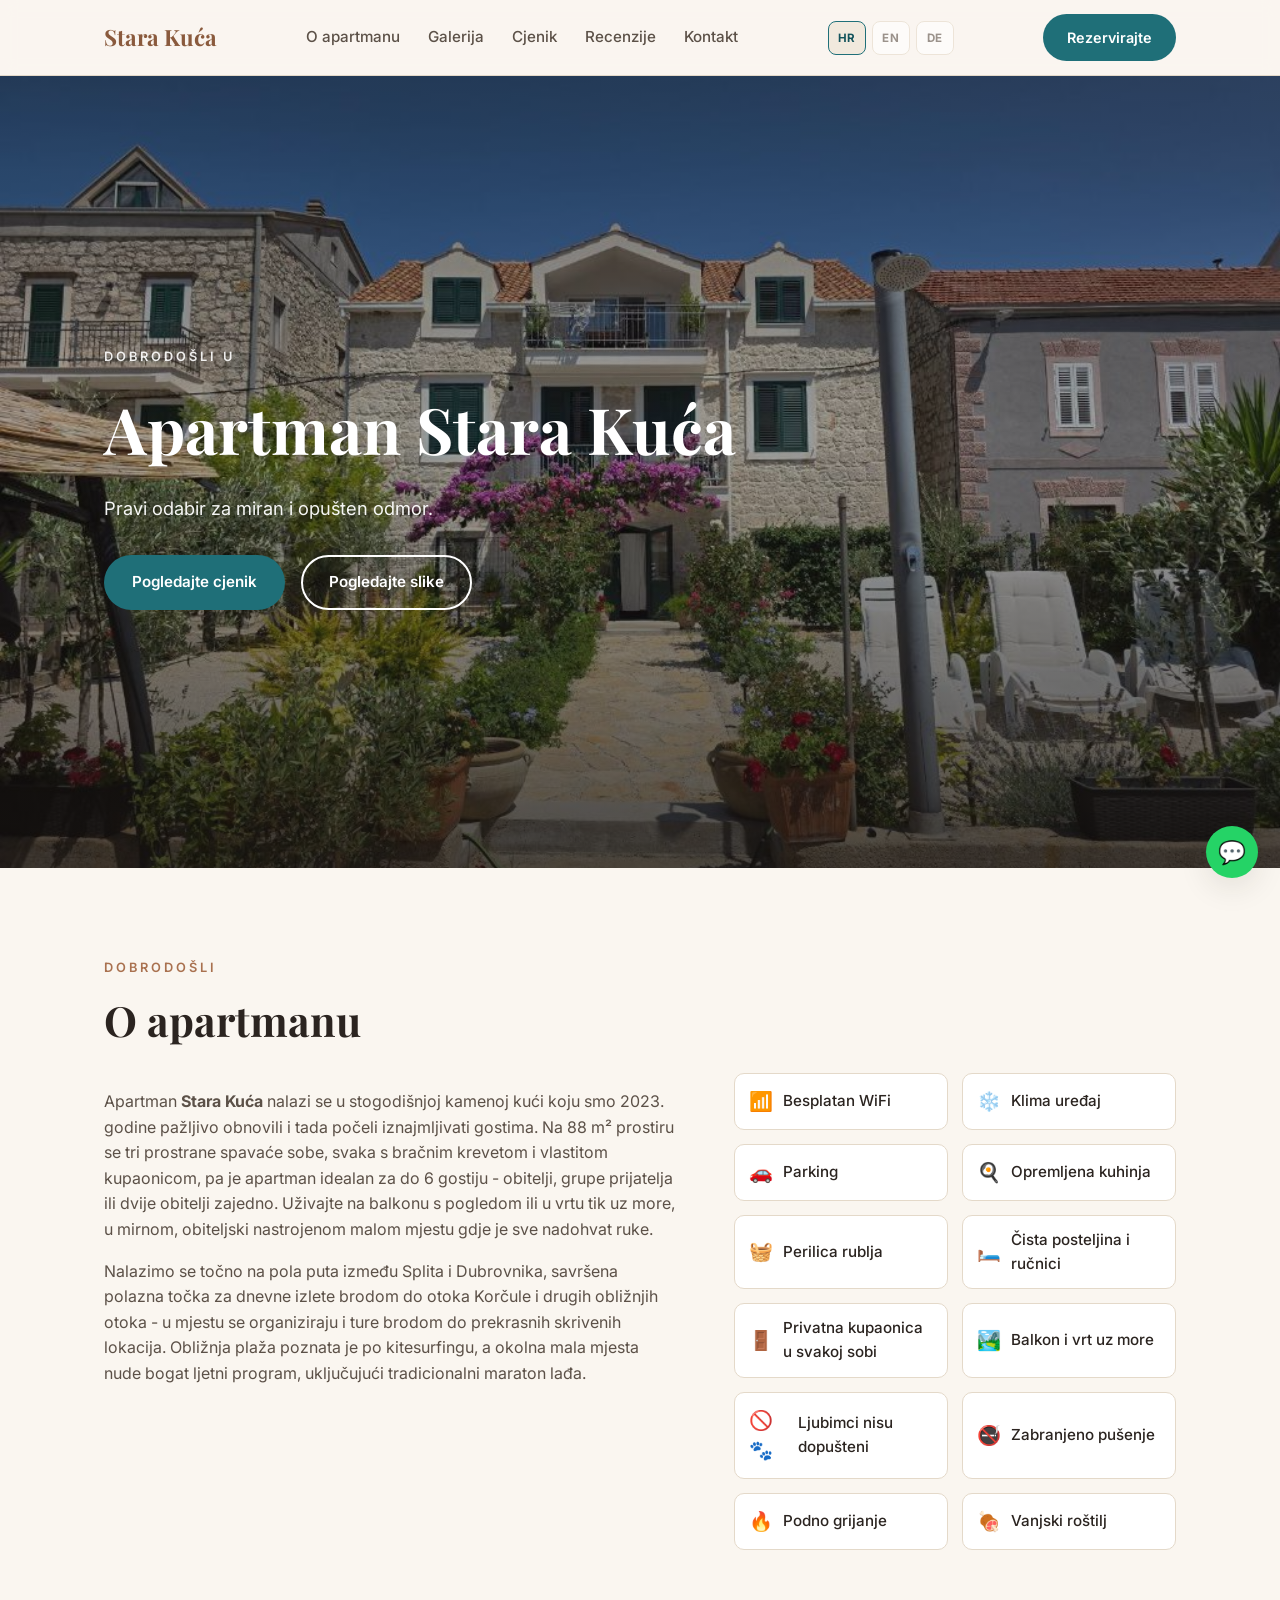
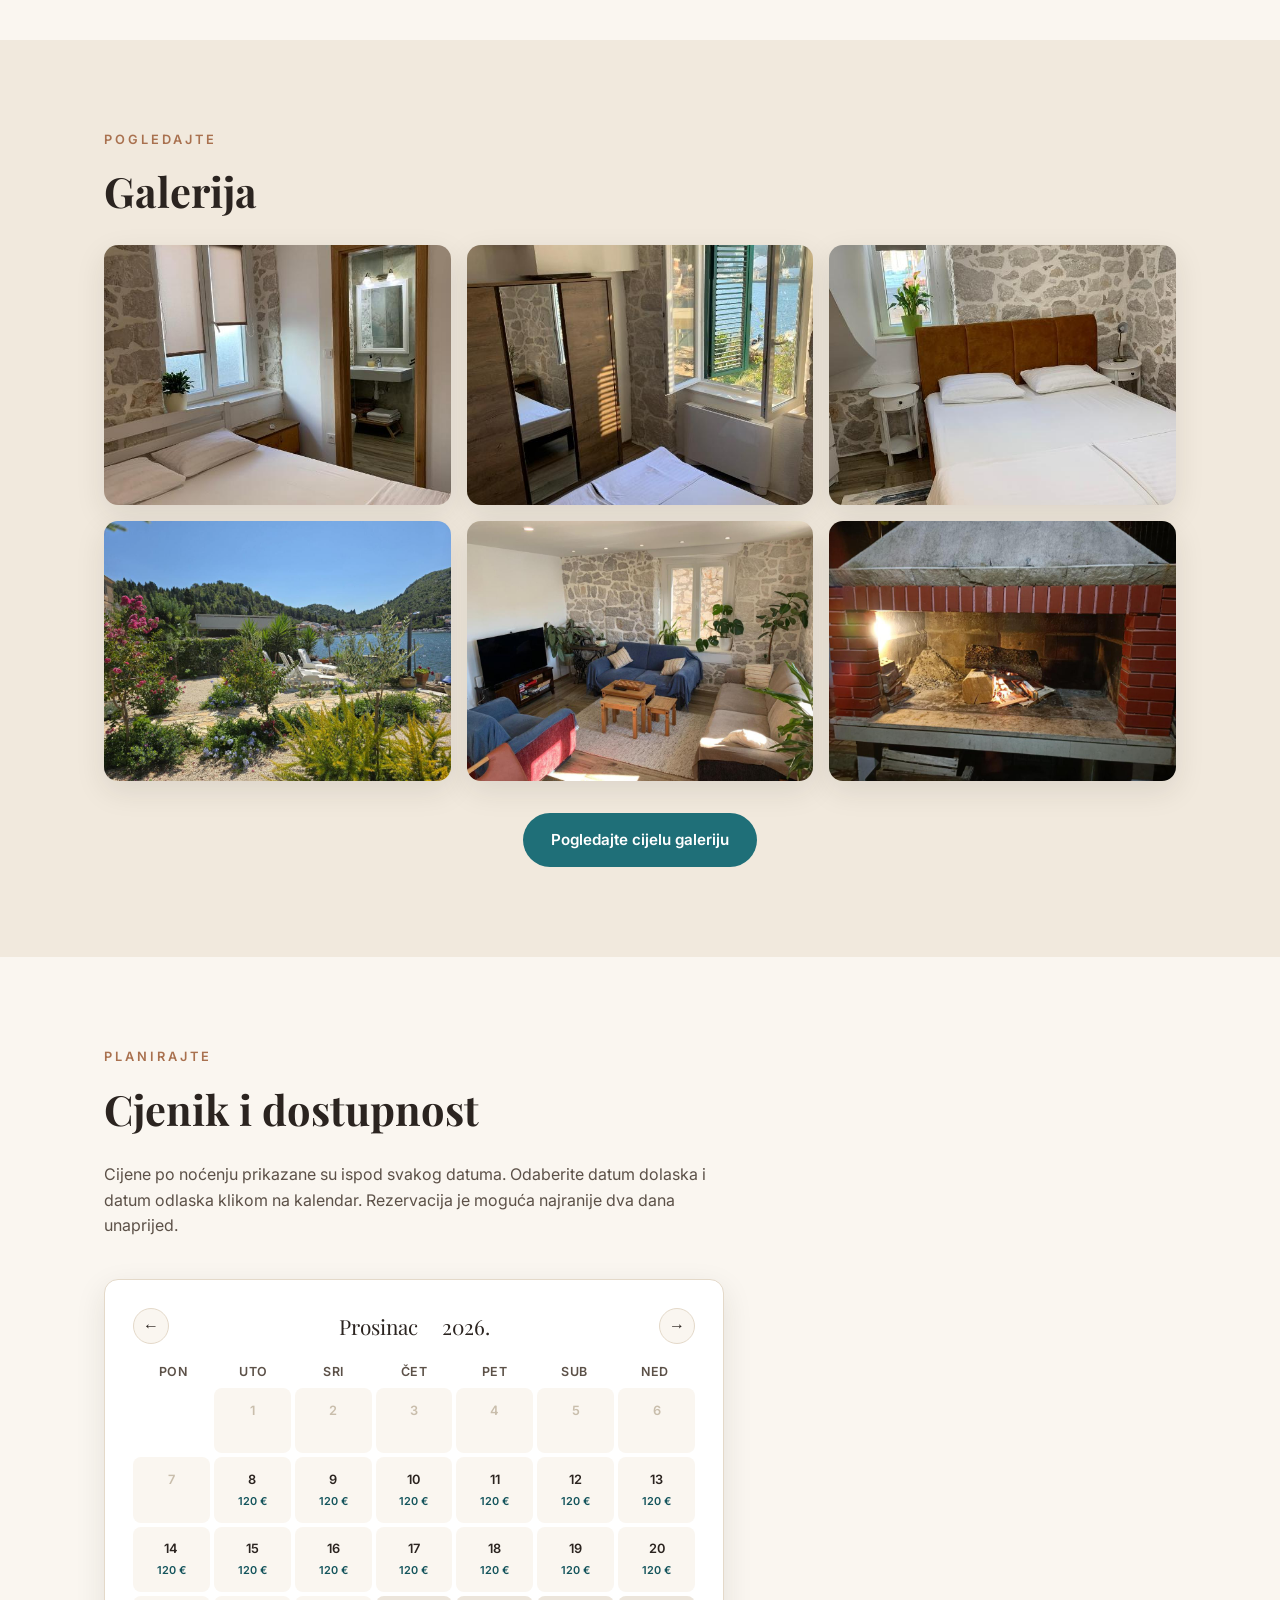
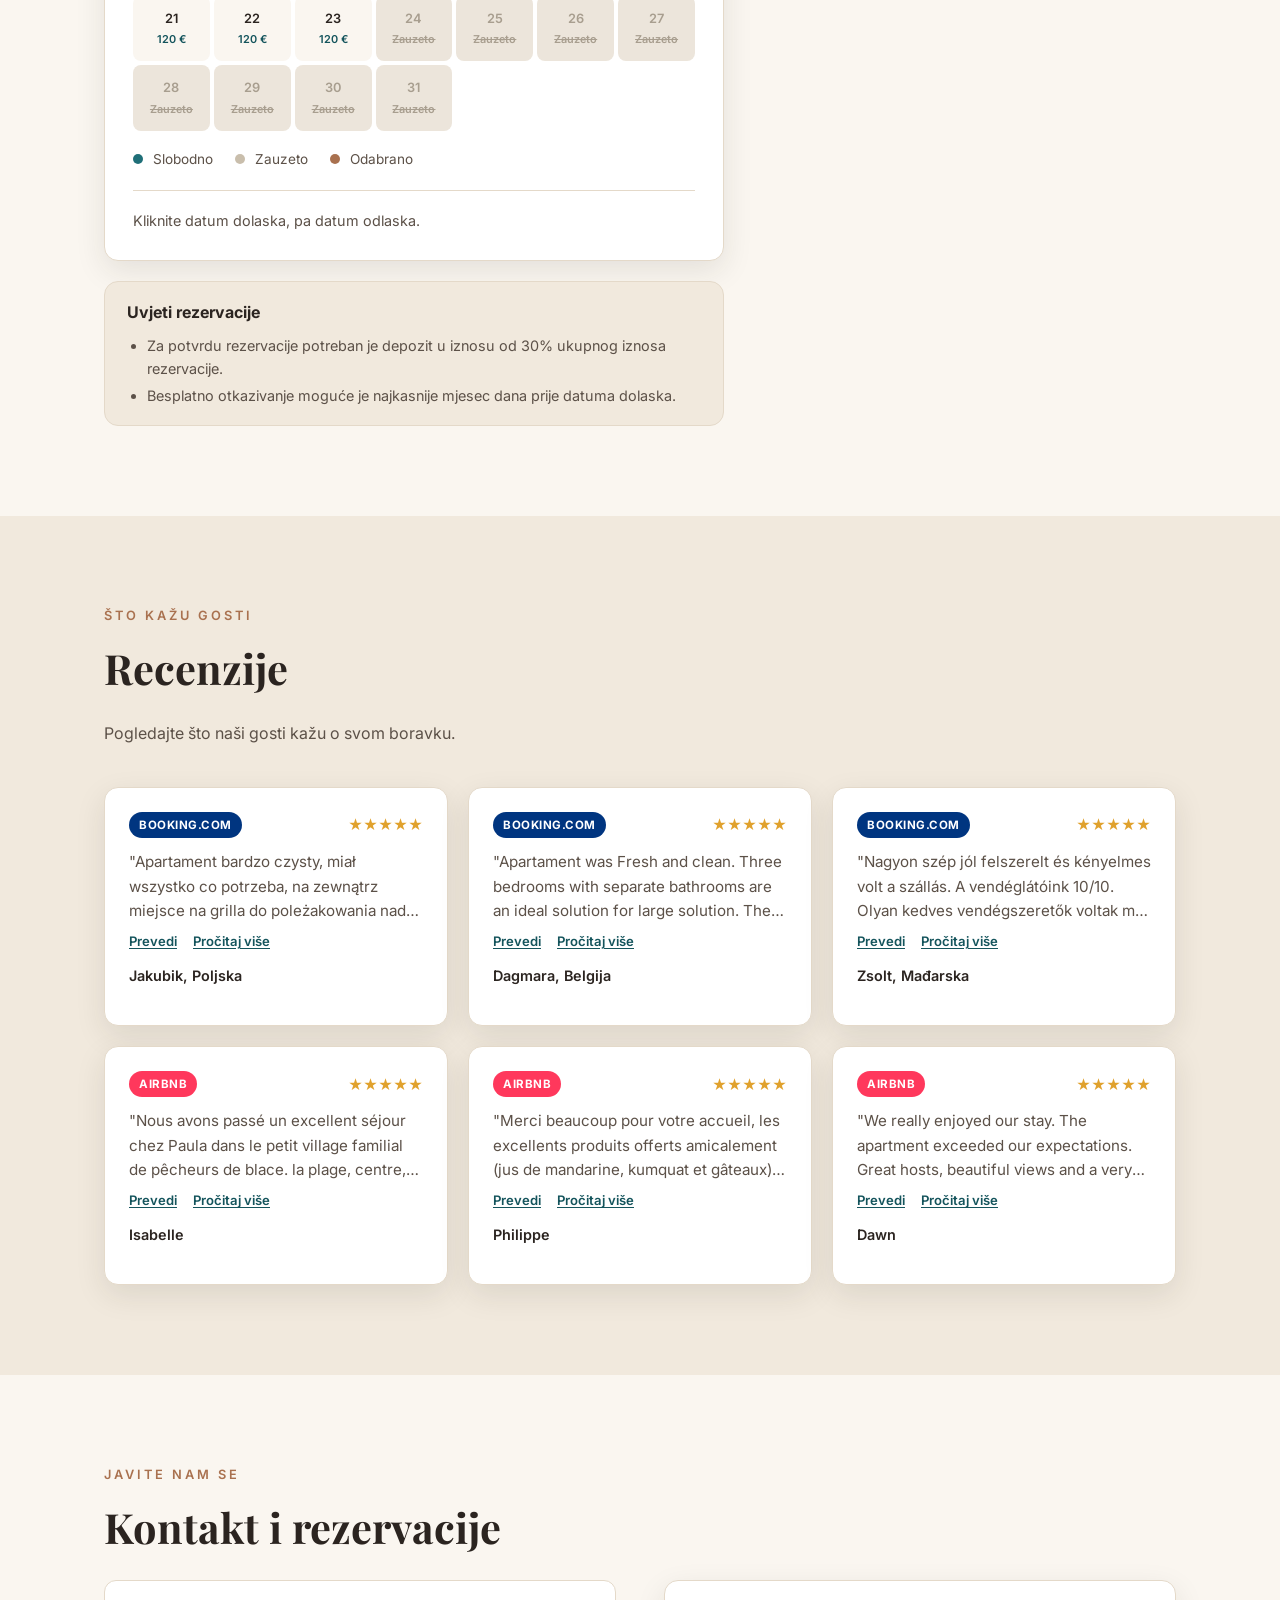
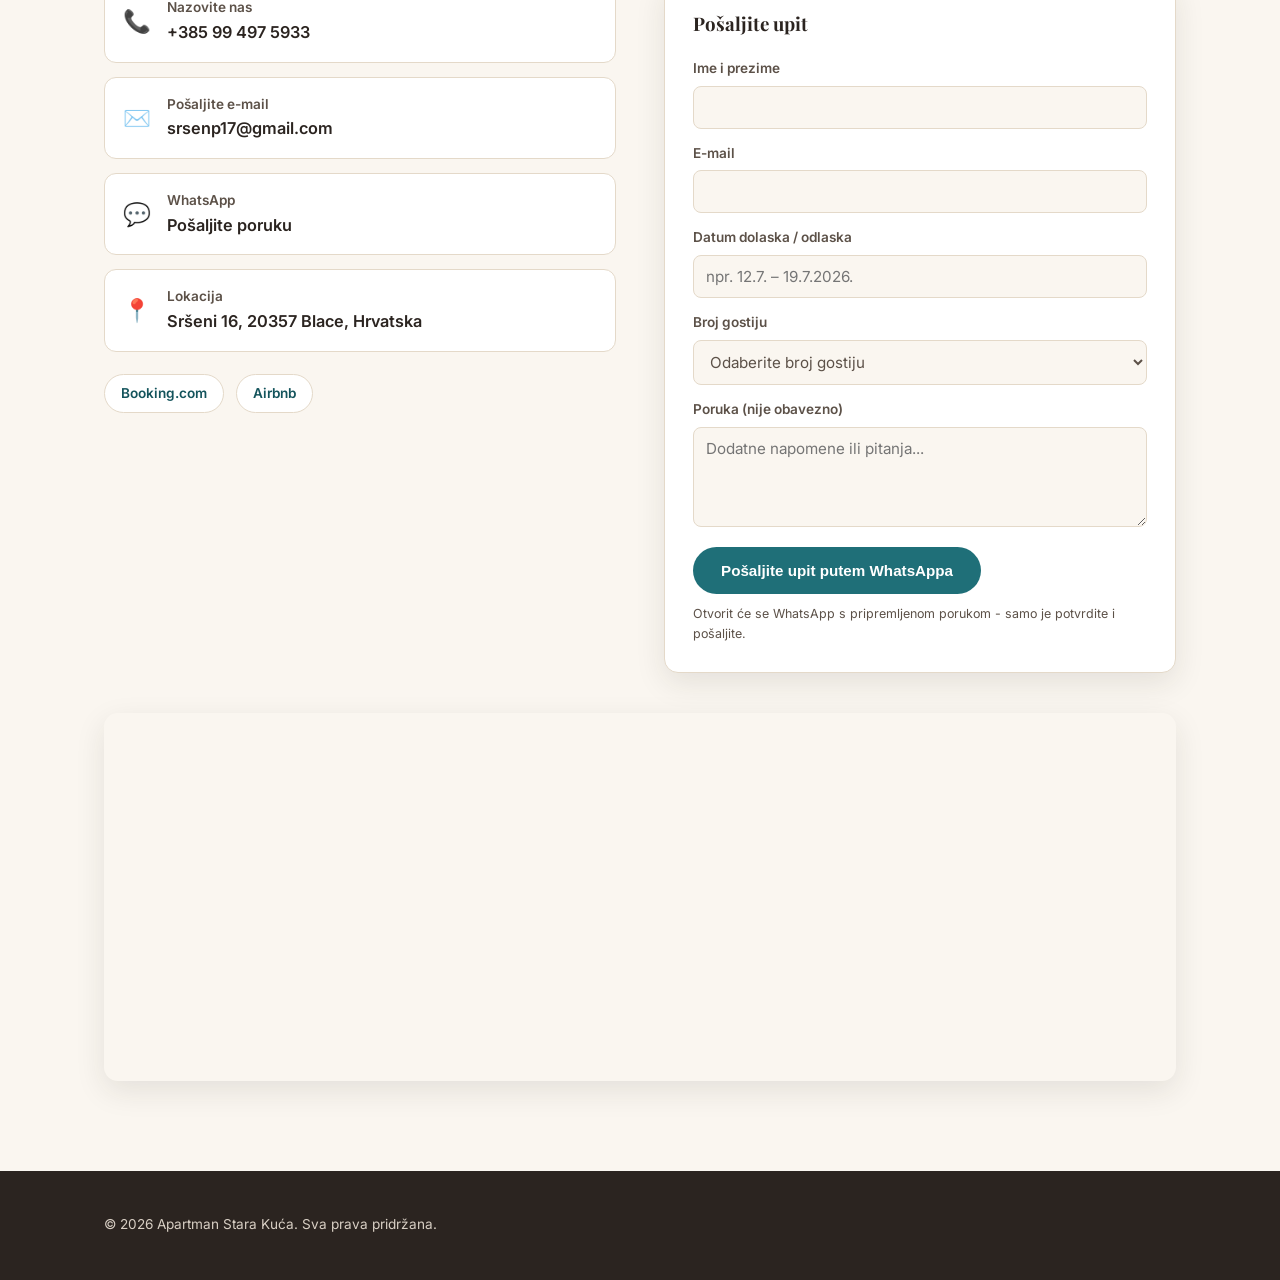
==== commit 8fbd0c9c: "Popravak preklapanja kalendara na mobitelu, nov mobilni koncept s plocicama, novi slogan i ciscenje " ====
--- a/index.html
+++ b/index.html
@@ -39,13 +39,32 @@
   <div class="container hero-content">
     <p class="eyebrow" data-i18n="hero_eyebrow">Dobrodošli u</p>
     <h1>Apartman Stara Kuća</h1>
-    <p class="hero-subtitle" data-i18n="hero_subtitle">Kamena priča, moderna udobnost. Vaš mir usred stare gradske jezgre.</p>
+    <p class="hero-subtitle" data-i18n="hero_subtitle">Pravi odabir za miran i opušten odmor.</p>
     <div class="hero-actions">
       <a href="#cjenik" class="btn btn-primary" data-i18n="hero_btn_cjenik">Pogledajte cjenik</a>
       <a href="galerija.html" class="btn btn-outline" data-i18n="hero_btn_slike">Pogledajte slike</a>
     </div>
   </div>
 </section>
+
+<div class="mobile-hub">
+  <a href="#cjenik" class="mobile-hub-tile">
+    <span class="mobile-hub-icon">📅</span>
+    <span data-i18n="nav_cjenik">Cjenik</span>
+  </a>
+  <a href="galerija.html" class="mobile-hub-tile">
+    <span class="mobile-hub-icon">🖼️</span>
+    <span data-i18n="nav_galerija">Galerija</span>
+  </a>
+  <a href="#o-apartmanu" class="mobile-hub-tile">
+    <span class="mobile-hub-icon">🏠</span>
+    <span data-i18n="nav_o_apartmanu">O apartmanu</span>
+  </a>
+  <a href="#recenzije" class="mobile-hub-tile">
+    <span class="mobile-hub-icon">⭐</span>
+    <span data-i18n="nav_recenzije">Recenzije</span>
+  </a>
+</div>
 
 <section class="section" id="o-apartmanu">
   <div class="container">
@@ -286,7 +305,6 @@
 <footer class="site-footer">
   <div class="container footer-inner">
     <p id="footerPrava"></p>
-    <p class="footer-credit" data-i18n="footer_credit_pocetna">Izrada stranice: prilagodite sadržaj u index.html, js/podaci.js i mapi images.</p>
   </div>
 </footer>
 
--- a/css/style.css
+++ b/css/style.css
@@ -256,13 +256,14 @@
   color: var(--ink-soft); text-transform: uppercase; letter-spacing: .5px;
   margin-bottom: 6px;
 }
-.calendar-grid { display: grid; grid-template-columns: repeat(7, 1fr); gap: 4px; }
+.calendar-grid { display: grid; grid-template-columns: repeat(7, minmax(0, 1fr)); gap: 4px; }
 .cal-day {
   aspect-ratio: 1/0.85;
   border-radius: 8px;
   display: flex; flex-direction: column; align-items: center; justify-content: center;
   font-size: 0.8rem; gap: 2px;
   background: var(--cream);
+  min-width: 0;
 }
 .cal-day.empty { background: none; }
 .cal-day .day-num { font-weight: 600; }
@@ -404,6 +405,9 @@
 /* Traka brzih radnji za mobitel (poziv / WhatsApp / rezervacija) */
 .mobile-actionbar { display: none; }
 
+/* Pločice za brz pristup sekcijama na mobitelu (vidljivo samo na mobitelu) */
+.mobile-hub { display: none; }
+
 /* Footer */
 .site-footer { background: var(--ink); color: #d8cfc4; padding: 30px 0; }
 .footer-inner { display: flex; justify-content: space-between; flex-wrap: wrap; gap: 8px; font-size: 0.85rem; }
@@ -429,6 +433,7 @@
   .main-nav.open a { padding: 12px 0; border-bottom: 1px solid var(--line); }
 }
 @media (max-width: 640px) {
+  .container { padding: 0 16px; }
   .reviews-grid { grid-template-columns: 1fr; }
   .amenities { grid-template-columns: 1fr; }
   .gallery-grid { grid-template-columns: 1fr 1fr; }
@@ -440,6 +445,17 @@
   .lightbox-prev { left: 4px; }
   .lightbox-next { right: 4px; }
   .jezik-gumb { width: 34px; height: 30px; font-size: 0.66rem; }
+
+  /* Kalendar - manji razmaci i sitniji tekst da datumi stanu unutar okvira */
+  .calendar-card { padding: 14px; }
+  .calendar-grid { gap: 3px; }
+  .cal-day { font-size: 0.7rem; gap: 0; padding: 1px; }
+  .cal-day .day-num { font-size: 0.72rem; }
+  .cal-day .day-price { font-size: 0.52rem; line-height: 1.1; }
+  .calendar-weekdays { font-size: 0.62rem; }
+  .picker-toggle { font-size: 1.05rem; padding: 3px 5px; }
+  .picker-dropdown-months { width: 240px; grid-template-columns: repeat(3, 1fr); }
+  .cal-nav { width: 30px; height: 30px; }
 
   /* Manji, gušći hero na mobitelu - ne guta cijeli ekran */
   .hero { min-height: 62vh; }
@@ -467,4 +483,17 @@
 
   /* Uže polje pravila rezervacije bez fiksne najveće širine */
   .policy-box { max-width: none; }
-}
+
+  /* Pločice brzog pristupa - odmah ispod hero slike, umjesto dugog skrolanja */
+  .mobile-hub {
+    display: grid; grid-template-columns: 1fr 1fr; gap: 12px;
+    padding: 20px 16px; background: var(--cream-alt);
+  }
+  .mobile-hub-tile {
+    display: flex; flex-direction: column; align-items: center; justify-content: center; gap: 8px;
+    background: var(--white); border: 1px solid var(--line); border-radius: var(--radius);
+    padding: 22px 10px; font-weight: 600; font-size: 0.88rem; color: var(--ink);
+    box-shadow: var(--shadow);
+  }
+  .mobile-hub-icon { font-size: 1.8rem; }
+}
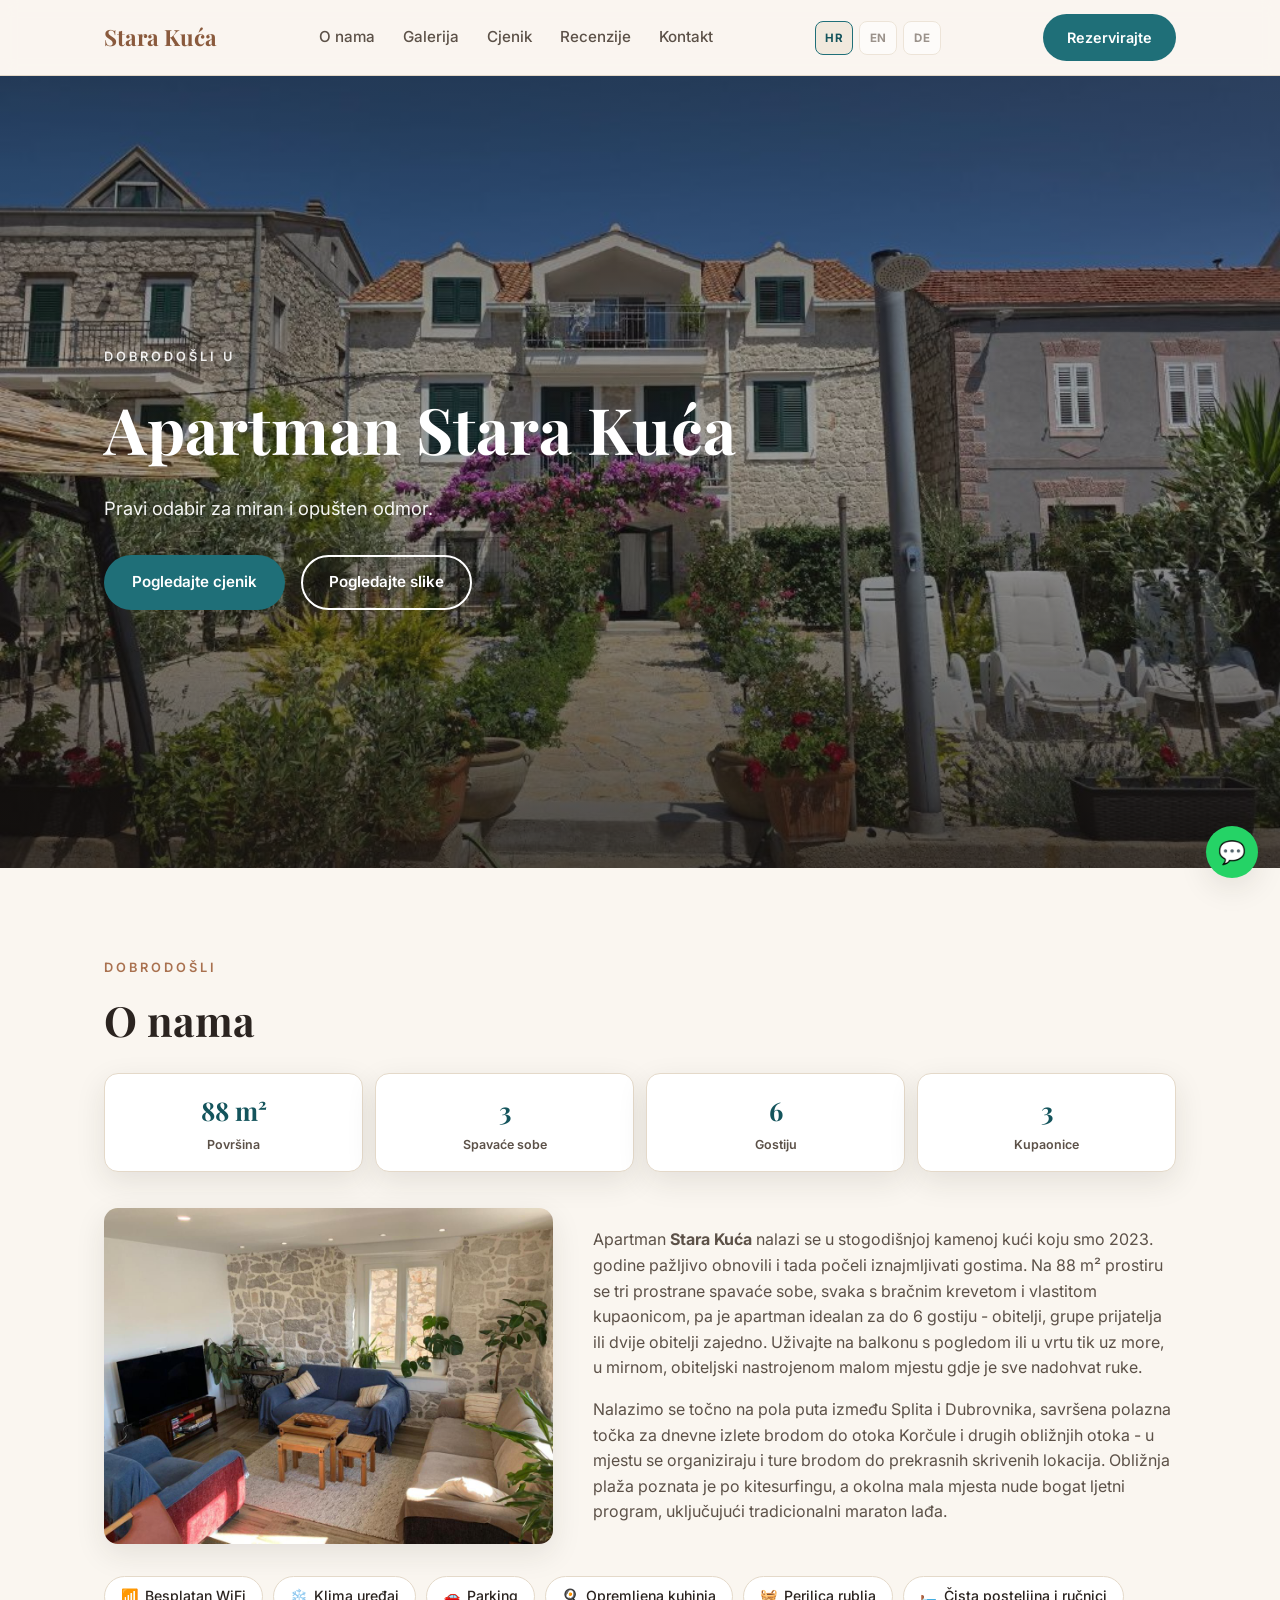
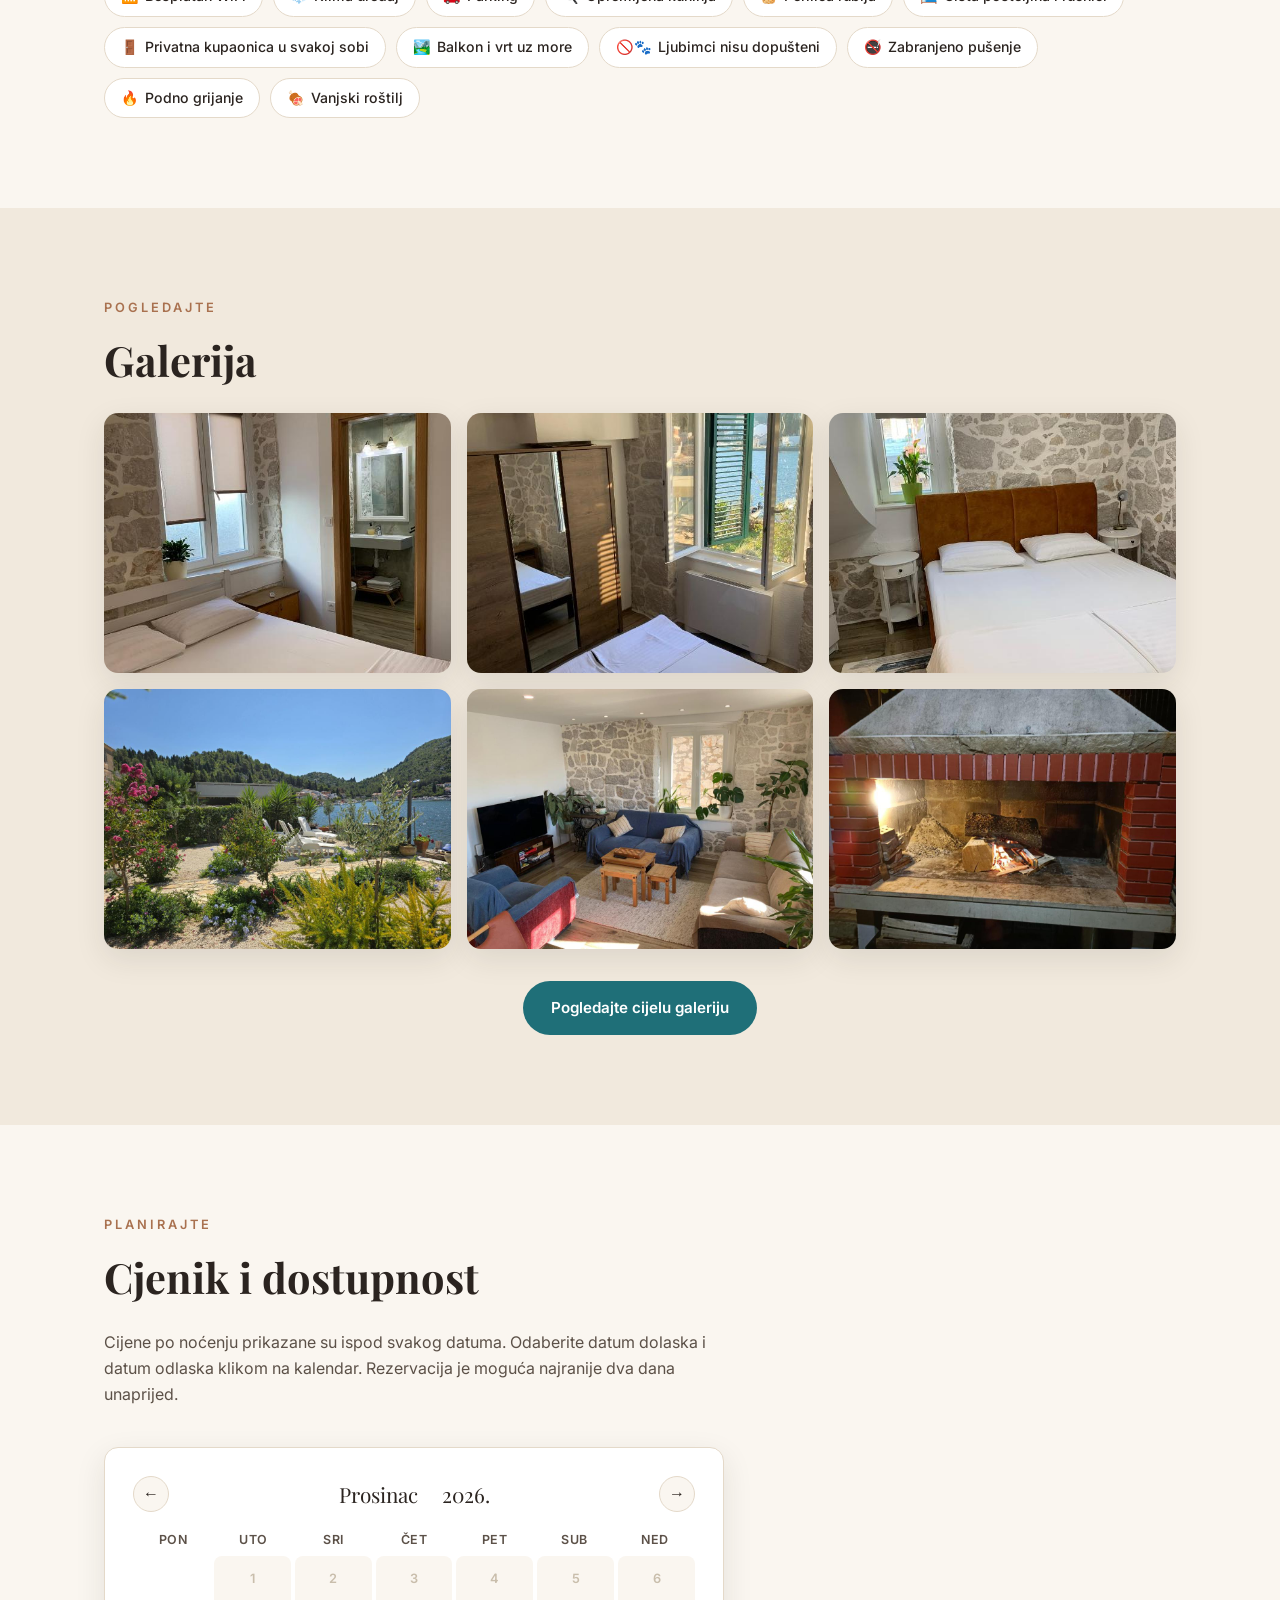
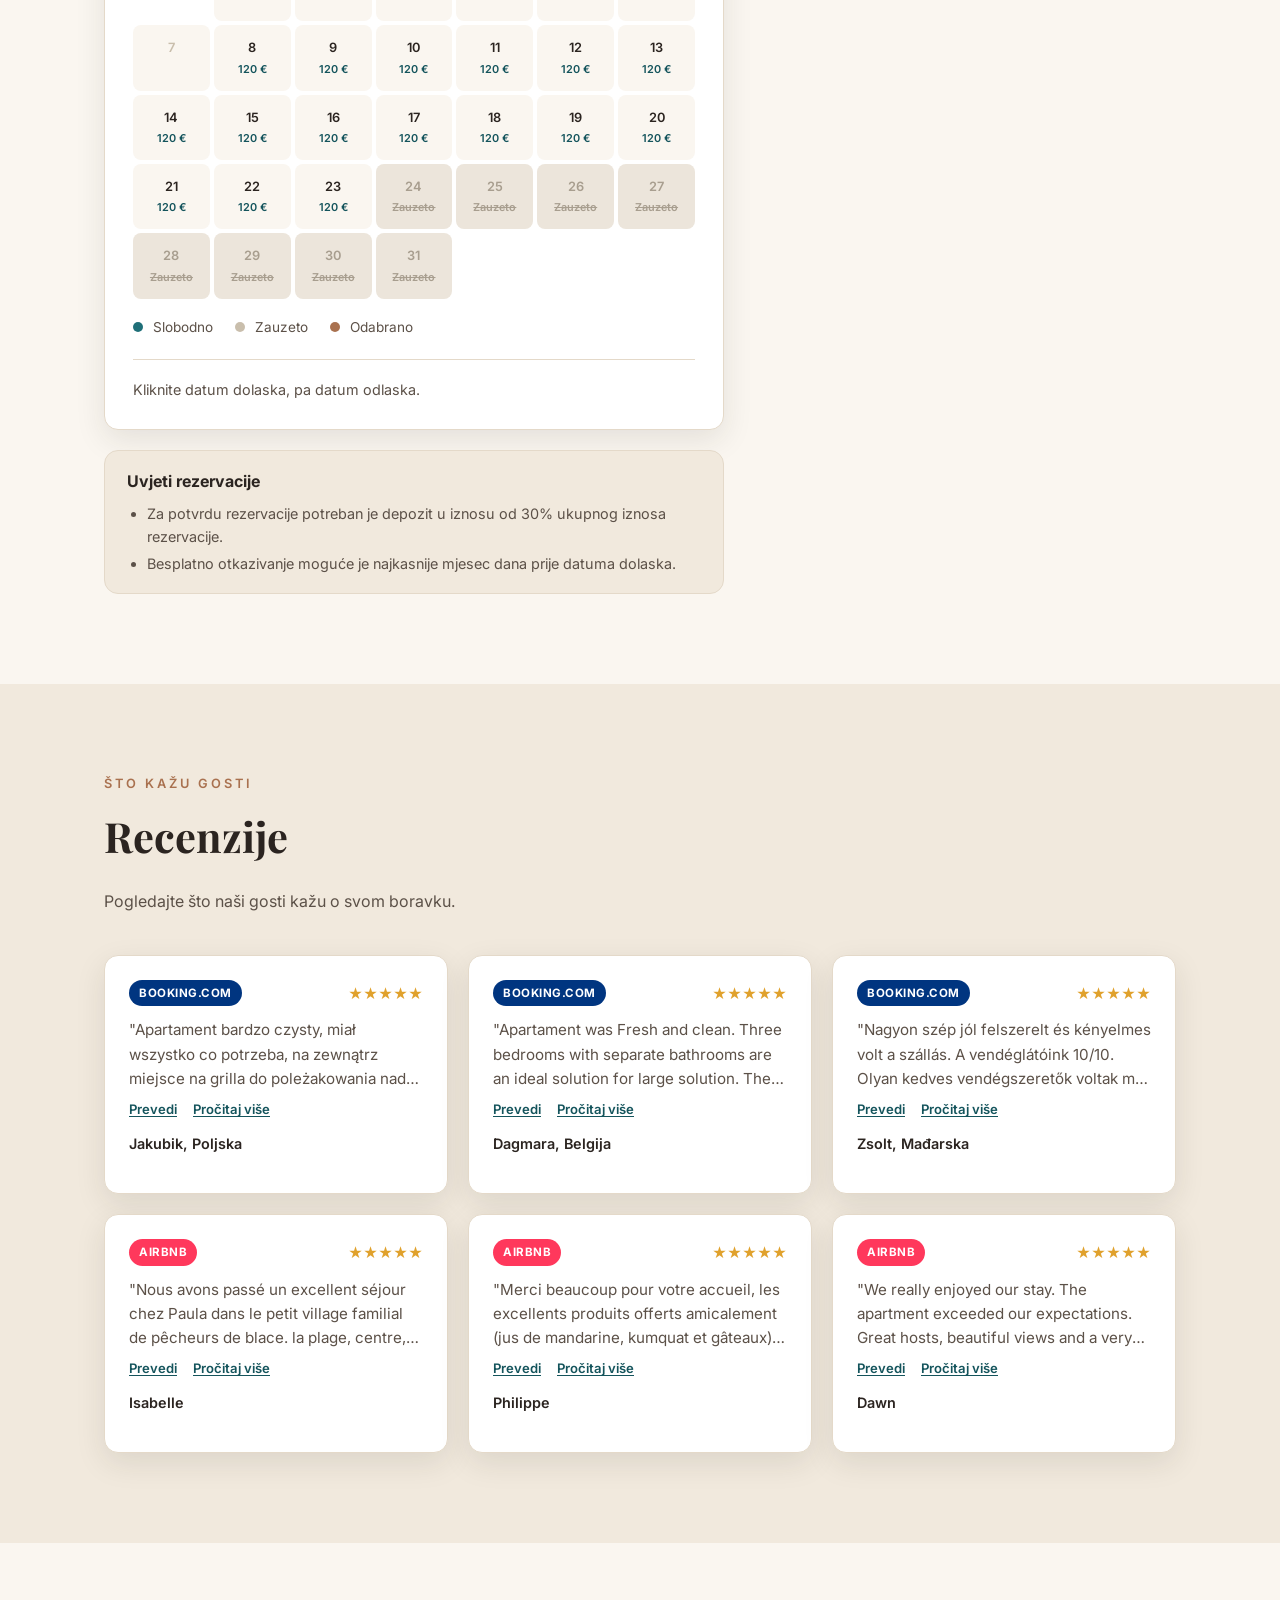
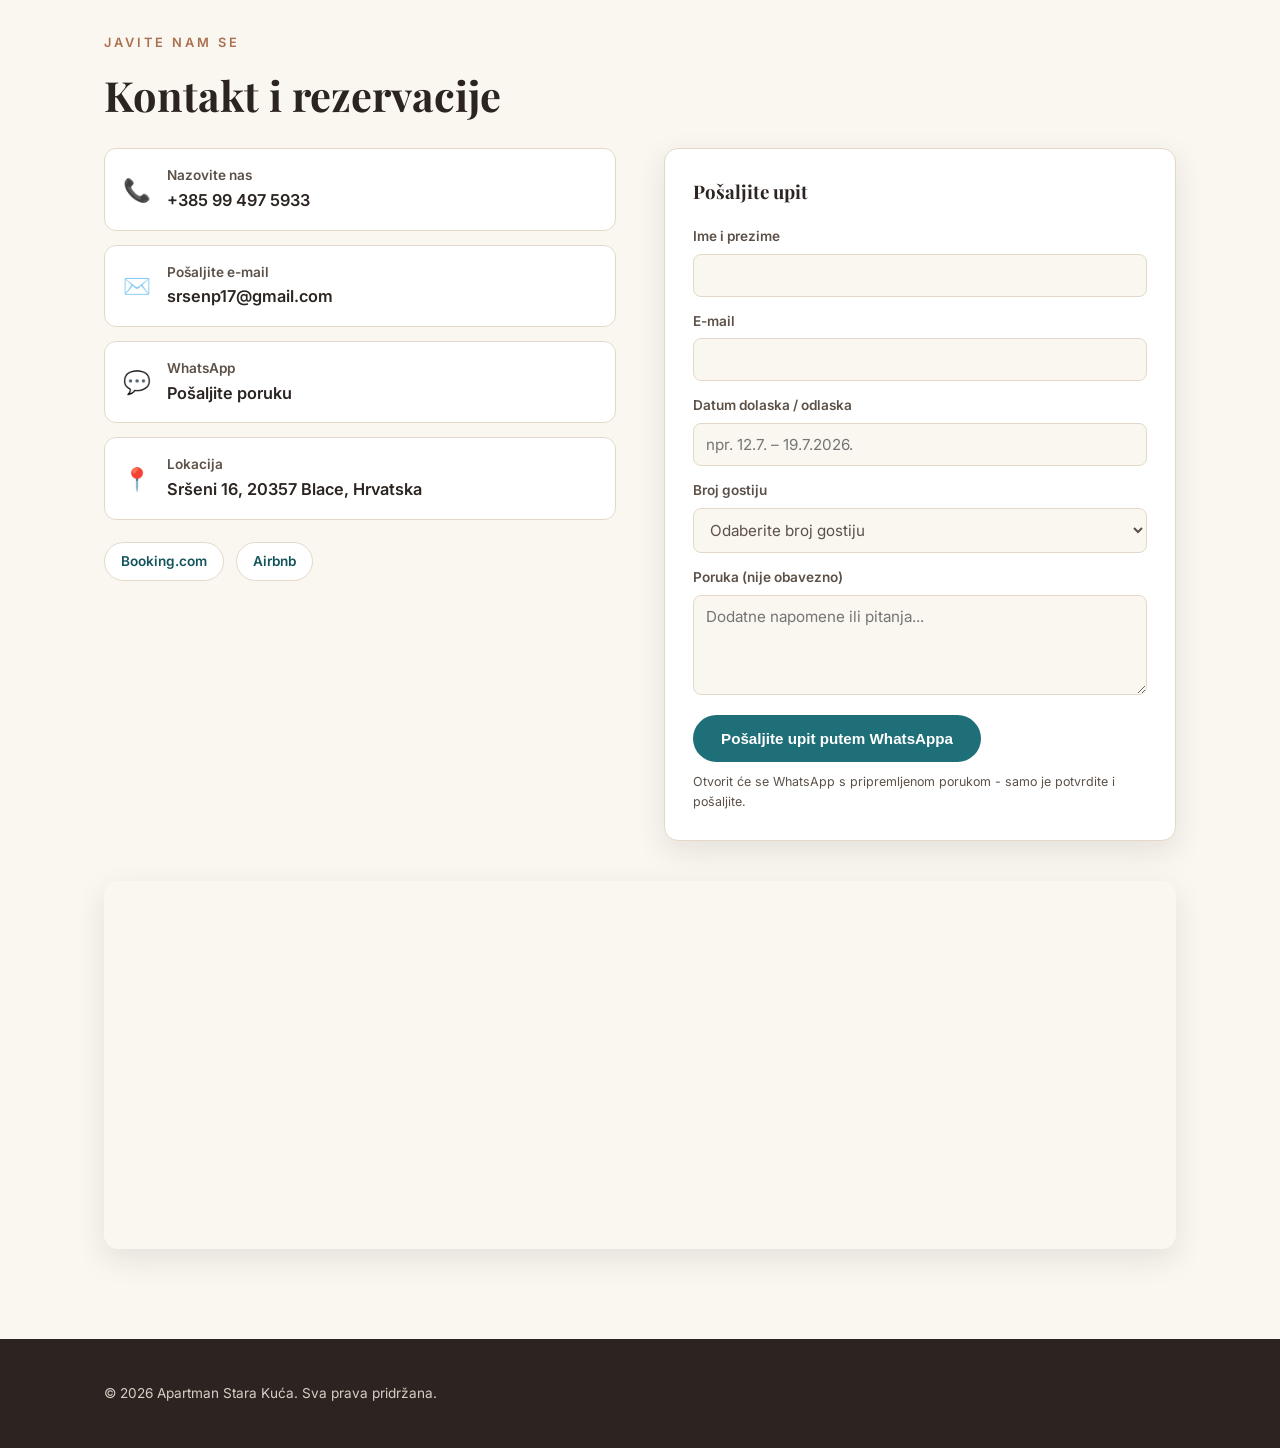
==== commit 24f3039f: "Nov mobilni koncept s plocicama, novi slogan i ciscenje teksta u podnozju Na mobitelu naslovnica sad" ====
--- a/index.html
+++ b/index.html
@@ -11,7 +11,7 @@
 <link href="https://fonts.googleapis.com/css2?family=Playfair+Display:wght@600;700&family=Inter:wght@400;500;600&display=swap" rel="stylesheet">
 <link rel="stylesheet" href="css/style.css">
 </head>
-<body>
+<body data-mobilni-hub="true">
 
 <header class="site-header" id="vrh">
   <div class="container header-inner">
@@ -48,29 +48,44 @@
 </section>
 
 <div class="mobile-hub">
-  <a href="#cjenik" class="mobile-hub-tile">
-    <span class="mobile-hub-icon">📅</span>
-    <span data-i18n="nav_cjenik">Cjenik</span>
-  </a>
   <a href="galerija.html" class="mobile-hub-tile">
     <span class="mobile-hub-icon">🖼️</span>
     <span data-i18n="nav_galerija">Galerija</span>
   </a>
-  <a href="#o-apartmanu" class="mobile-hub-tile">
+  <a href="cjenik.html" class="mobile-hub-tile">
+    <span class="mobile-hub-icon">📅</span>
+    <span data-i18n="nav_cjenik">Cjenik</span>
+  </a>
+  <a href="o-nama.html" class="mobile-hub-tile">
     <span class="mobile-hub-icon">🏠</span>
-    <span data-i18n="nav_o_apartmanu">O apartmanu</span>
+    <span data-i18n="nav_o_apartmanu">O nama</span>
   </a>
-  <a href="#recenzije" class="mobile-hub-tile">
+  <a href="recenzije.html" class="mobile-hub-tile">
     <span class="mobile-hub-icon">⭐</span>
     <span data-i18n="nav_recenzije">Recenzije</span>
   </a>
 </div>
-
-<section class="section" id="o-apartmanu">
+<a href="kontakt.html" class="mobile-hub-kontakt">
+  <span class="mobile-hub-icon">📞</span>
+  <span data-i18n="mobile_hub_kontakt">Kontaktirajte nas</span>
+</a>
+
+<section class="section desktop-scroll-section" id="o-apartmanu">
   <div class="container">
     <p class="section-eyebrow" data-i18n="about_eyebrow">Dobrodošli</p>
-    <h2 class="section-title" data-i18n="about_title">O apartmanu</h2>
+    <h2 class="section-title" data-i18n="about_title">O nama</h2>
+
+    <div class="about-stats">
+      <div class="about-stat"><span class="about-stat-num">88 m²</span><span class="about-stat-label" data-i18n="about_stat_povrsina">Površina</span></div>
+      <div class="about-stat"><span class="about-stat-num">3</span><span class="about-stat-label" data-i18n="about_stat_sobe">Spavaće sobe</span></div>
+      <div class="about-stat"><span class="about-stat-num">6</span><span class="about-stat-label" data-i18n="about_stat_gostiju">Gostiju</span></div>
+      <div class="about-stat"><span class="about-stat-num">3</span><span class="about-stat-label" data-i18n="about_stat_kupaonice">Kupaonice</span></div>
+    </div>
+
     <div class="about-grid">
+      <div class="about-media">
+        <img src="images/DnevniBoravak.jpg" alt="Dnevni boravak">
+      </div>
       <div class="about-text">
         <p data-i18n-html="about_text_1">
           Apartman <strong>Stara Kuća</strong> smješten je u autentičnoj kamenoj kući koja spaja tradicionalni
@@ -82,25 +97,26 @@
           kvadratura, pogled, blizina plaže/centra i sl.)
         </p>
       </div>
-      <ul class="amenities">
-        <li><span class="amenity-icon">📶</span> <span data-i18n="amenity_wifi">Besplatan WiFi</span></li>
-        <li><span class="amenity-icon">❄️</span> <span data-i18n="amenity_klima">Klima uređaj</span></li>
-        <li><span class="amenity-icon">🚗</span> <span data-i18n="amenity_parking">Parking</span></li>
-        <li><span class="amenity-icon">🍳</span> <span data-i18n="amenity_kuhinja">Opremljena kuhinja</span></li>
-        <li><span class="amenity-icon">🧺</span> <span data-i18n="amenity_perilica">Perilica rublja</span></li>
-        <li><span class="amenity-icon">🛏️</span> <span data-i18n="amenity_posteljina">Čista posteljina i ručnici</span></li>
-        <li><span class="amenity-icon">🚪</span> <span data-i18n="amenity_kupaonice">Privatna kupaonica u svakoj sobi</span></li>
-        <li><span class="amenity-icon">🏞️</span> <span data-i18n="amenity_balkon">Balkon i vrt uz more</span></li>
-        <li><span class="amenity-icon">🚫🐾</span> <span data-i18n="amenity_ljubimci">Ljubimci nisu dopušteni</span></li>
-        <li><span class="amenity-icon">🚭</span> <span data-i18n="amenity_pusenje">Zabranjeno pušenje</span></li>
-        <li><span class="amenity-icon">🔥</span> <span data-i18n="amenity_grijanje">Podno grijanje</span></li>
-        <li><span class="amenity-icon">🍖</span> <span data-i18n="amenity_rostilj">Vanjski roštilj</span></li>
-      </ul>
-    </div>
-  </div>
-</section>
-
-<section class="section section-alt" id="galerija">
+    </div>
+
+    <div class="amenity-chips">
+      <span class="amenity-chip">📶 <span data-i18n="amenity_wifi">Besplatan WiFi</span></span>
+      <span class="amenity-chip">❄️ <span data-i18n="amenity_klima">Klima uređaj</span></span>
+      <span class="amenity-chip">🚗 <span data-i18n="amenity_parking">Parking</span></span>
+      <span class="amenity-chip">🍳 <span data-i18n="amenity_kuhinja">Opremljena kuhinja</span></span>
+      <span class="amenity-chip">🧺 <span data-i18n="amenity_perilica">Perilica rublja</span></span>
+      <span class="amenity-chip">🛏️ <span data-i18n="amenity_posteljina">Čista posteljina i ručnici</span></span>
+      <span class="amenity-chip">🚪 <span data-i18n="amenity_kupaonice">Privatna kupaonica u svakoj sobi</span></span>
+      <span class="amenity-chip">🏞️ <span data-i18n="amenity_balkon">Balkon i vrt uz more</span></span>
+      <span class="amenity-chip">🚫🐾 <span data-i18n="amenity_ljubimci">Ljubimci nisu dopušteni</span></span>
+      <span class="amenity-chip">🚭 <span data-i18n="amenity_pusenje">Zabranjeno pušenje</span></span>
+      <span class="amenity-chip">🔥 <span data-i18n="amenity_grijanje">Podno grijanje</span></span>
+      <span class="amenity-chip">🍖 <span data-i18n="amenity_rostilj">Vanjski roštilj</span></span>
+    </div>
+  </div>
+</section>
+
+<section class="section section-alt desktop-scroll-section" id="galerija">
   <div class="container">
     <p class="section-eyebrow" data-i18n="gallery_eyebrow">Pogledajte</p>
     <h2 class="section-title" data-i18n="gallery_title">Galerija</h2>
@@ -135,7 +151,7 @@
   <img src="" alt="" id="lightboxImg">
 </div>
 
-<section class="section" id="cjenik">
+<section class="section desktop-scroll-section" id="cjenik">
   <div class="container">
     <p class="section-eyebrow" data-i18n="cjenik_eyebrow">Planirajte</p>
     <h2 class="section-title" data-i18n="cjenik_title">Cjenik i dostupnost</h2>
@@ -181,7 +197,7 @@
   </div>
 </section>
 
-<section class="section section-alt" id="recenzije">
+<section class="section section-alt desktop-scroll-section" id="recenzije">
   <div class="container">
     <p class="section-eyebrow" data-i18n="reviews_eyebrow">Što kažu gosti</p>
     <h2 class="section-title" data-i18n="reviews_title">Recenzije</h2>
@@ -190,7 +206,7 @@
   </div>
 </section>
 
-<section class="section" id="kontakt">
+<section class="section desktop-scroll-section" id="kontakt">
   <div class="container">
     <p class="section-eyebrow" data-i18n="kontakt_eyebrow">Javite nam se</p>
     <h2 class="section-title" data-i18n="kontakt_title">Kontakt i rezervacije</h2>
@@ -287,21 +303,6 @@
 <a href="https://wa.me/385994975933" target="_blank" rel="noopener" class="fab-whatsapp" data-i18n-aria="aria_whatsapp" aria-label="WhatsApp">💬</a>
 <button class="fab-top" id="natrag" data-i18n-aria="aria_vrh" aria-label="Povratak na vrh">↑</button>
 
-<nav class="mobile-actionbar" aria-label="Brze radnje">
-  <a href="tel:+385994975933" class="mobile-actionbar-item">
-    <span class="mobile-actionbar-icon">📞</span>
-    <span data-i18n="mob_poziv">Poziv</span>
-  </a>
-  <a href="https://wa.me/385994975933" target="_blank" rel="noopener" class="mobile-actionbar-item">
-    <span class="mobile-actionbar-icon">💬</span>
-    <span>WhatsApp</span>
-  </a>
-  <a href="#cjenik" class="mobile-actionbar-item mobile-actionbar-primary">
-    <span class="mobile-actionbar-icon">📅</span>
-    <span data-i18n="nav_rezervirajte">Rezervirajte</span>
-  </a>
-</nav>
-
 <footer class="site-footer">
   <div class="container footer-inner">
     <p id="footerPrava"></p>
@@ -311,6 +312,10 @@
 <script src="js/podaci.js"></script>
 <script src="js/prijevodi.js"></script>
 <script src="js/zajednicko.js"></script>
+<script src="js/kalendar.js"></script>
+<script src="js/recenzije.js"></script>
+<script src="js/kontakt-forma.js"></script>
 <script src="js/main.js"></script>
+<!-- Cloudflare Web Analytics --><script type='module' src='https://static.cloudflareinsights.com/beacon.min.js' data-cf-beacon='{"token": "edb92683724a4794be06c28f92da06f3"}'></script><!-- End Cloudflare Web Analytics -->
 </body>
 </html>
--- a/css/style.css
+++ b/css/style.css
@@ -136,15 +136,29 @@
 .section-lead { color: var(--ink-soft); max-width: 640px; margin-bottom: 40px; }
 
 /* About */
-.about-grid { display: grid; grid-template-columns: 1.3fr 1fr; gap: 56px; align-items: start; }
+.about-stats {
+  display: grid; grid-template-columns: repeat(4, 1fr); gap: 12px;
+  margin-bottom: 36px;
+}
+.about-stat {
+  display: flex; flex-direction: column; align-items: center; text-align: center; gap: 4px;
+  background: var(--white); border: 1px solid var(--line); border-radius: var(--radius);
+  padding: 16px 8px; box-shadow: var(--shadow);
+}
+.about-stat-num { font-family: var(--font-display); font-size: 1.6rem; color: var(--teal-dark); font-weight: 700; }
+.about-stat-label { font-size: 0.78rem; color: var(--ink-soft); font-weight: 600; }
+
+.about-grid { display: grid; grid-template-columns: 1fr 1.3fr; gap: 40px; align-items: center; margin-bottom: 32px; }
+.about-media { border-radius: var(--radius); overflow: hidden; box-shadow: var(--shadow); aspect-ratio: 4/3; }
+.about-media img { width: 100%; height: 100%; object-fit: cover; }
 .about-text p { color: var(--ink-soft); }
-.amenities { list-style: none; margin: 0; padding: 0; display: grid; grid-template-columns: 1fr 1fr; gap: 14px; }
-.amenities li {
-  display: flex; align-items: center; gap: 10px;
+
+.amenity-chips { display: flex; flex-wrap: wrap; gap: 10px; }
+.amenity-chip {
+  display: inline-flex; align-items: center; gap: 6px;
   background: var(--white); border: 1px solid var(--line);
-  border-radius: 10px; padding: 12px 14px; font-weight: 500; font-size: 0.95rem;
-}
-.amenity-icon { font-size: 1.2rem; }
+  border-radius: 999px; padding: 8px 16px; font-weight: 500; font-size: 0.88rem;
+}
 
 /* Gallery */
 .gallery-grid {
@@ -402,11 +416,12 @@
 }
 .fab-top.visible { opacity: 1; pointer-events: auto; }
 
-/* Traka brzih radnji za mobitel (poziv / WhatsApp / rezervacija) */
-.mobile-actionbar { display: none; }
-
 /* Pločice za brz pristup sekcijama na mobitelu (vidljivo samo na mobitelu) */
 .mobile-hub { display: none; }
+.mobile-hub-kontakt { display: none; }
+
+/* Naslov stranice na zasebnim stranicama (cjenik.html, o-nama.html, recenzije.html, kontakt.html) */
+.page-header { padding-top: 60px; }
 
 /* Footer */
 .site-footer { background: var(--ink); color: #d8cfc4; padding: 30px 0; }
@@ -435,7 +450,6 @@
 @media (max-width: 640px) {
   .container { padding: 0 16px; }
   .reviews-grid { grid-template-columns: 1fr; }
-  .amenities { grid-template-columns: 1fr; }
   .gallery-grid { grid-template-columns: 1fr 1fr; }
   .full-gallery-grid { grid-template-columns: 1fr 1fr; }
   .section { padding: 44px 0; }
@@ -460,29 +474,20 @@
   /* Manji, gušći hero na mobitelu - ne guta cijeli ekran */
   .hero { min-height: 62vh; }
   .hero-content { padding-top: 60px; padding-bottom: 60px; }
-  .hero-actions { flex-direction: column; align-items: stretch; }
-  .hero-actions .btn { text-align: center; }
-
-  /* Traka brzih radnji na dnu ekrana zamjenjuje plutajući WhatsApp gumb */
-  body { padding-bottom: 66px; }
-  .fab-whatsapp { display: none; }
-  .fab-top { bottom: 78px; right: 16px; width: 44px; height: 44px; font-size: 1.2rem; }
-  .mobile-actionbar {
-    display: flex; position: fixed; bottom: 0; left: 0; right: 0; z-index: 45;
-    background: var(--white); border-top: 1px solid var(--line);
-    box-shadow: 0 -6px 20px rgba(43, 36, 32, 0.10);
-    padding: 6px 6px calc(6px + env(safe-area-inset-bottom));
-  }
-  .mobile-actionbar-item {
-    flex: 1; display: flex; flex-direction: column; align-items: center; gap: 2px;
-    padding: 6px 4px; border-radius: 10px;
-    font-size: 0.68rem; font-weight: 600; color: var(--ink-soft);
-  }
-  .mobile-actionbar-icon { font-size: 1.15rem; }
-  .mobile-actionbar-primary { background: var(--teal); color: var(--white); }
+  /* Zamijenjeno pločicama brzog pristupa (.mobile-hub) ispod hero slike na naslovnici */
+  .hero-actions { display: none; }
+
+  /* Fiksni gumbi (WhatsApp, natrag na vrh) - normalna pozicija, nema više donje trake koja bi im smetala */
+  .fab-top { right: 16px; width: 44px; height: 44px; font-size: 1.2rem; }
+  .fab-whatsapp { right: 16px; width: 48px; height: 48px; font-size: 1.3rem; }
 
   /* Uže polje pravila rezervacije bez fiksne najveće širine */
   .policy-box { max-width: none; }
+
+  /* Naslovnica (index.html): na mobitelu se ne skrola kroz sav sadržaj - umjesto toga su tu
+     pločice brzog pristupa (mobile-hub), a sadržaj ispod (O nama, Cjenik, Recenzije, Kontakt...)
+     živi na zasebnim stranicama pa se ovdje skriva. */
+  .desktop-scroll-section { display: none; }
 
   /* Pločice brzog pristupa - odmah ispod hero slike, umjesto dugog skrolanja */
   .mobile-hub {
@@ -496,4 +501,15 @@
     box-shadow: var(--shadow);
   }
   .mobile-hub-icon { font-size: 1.8rem; }
-}
+  .mobile-hub-kontakt {
+    display: flex; align-items: center; justify-content: center; gap: 8px;
+    margin: 0 16px 20px; padding: 16px; background: var(--cream-alt);
+    border: 2px solid var(--teal); border-radius: var(--radius);
+    font-weight: 600; font-size: 0.95rem; color: var(--teal-dark);
+  }
+
+  /* Redizajnirano "O nama" - stat pločice u 2 stupca, slika iznad teksta na mobitelu */
+  .about-stats { grid-template-columns: 1fr 1fr; }
+  .about-grid { grid-template-columns: 1fr; }
+  .about-media { aspect-ratio: 16/10; }
+}
